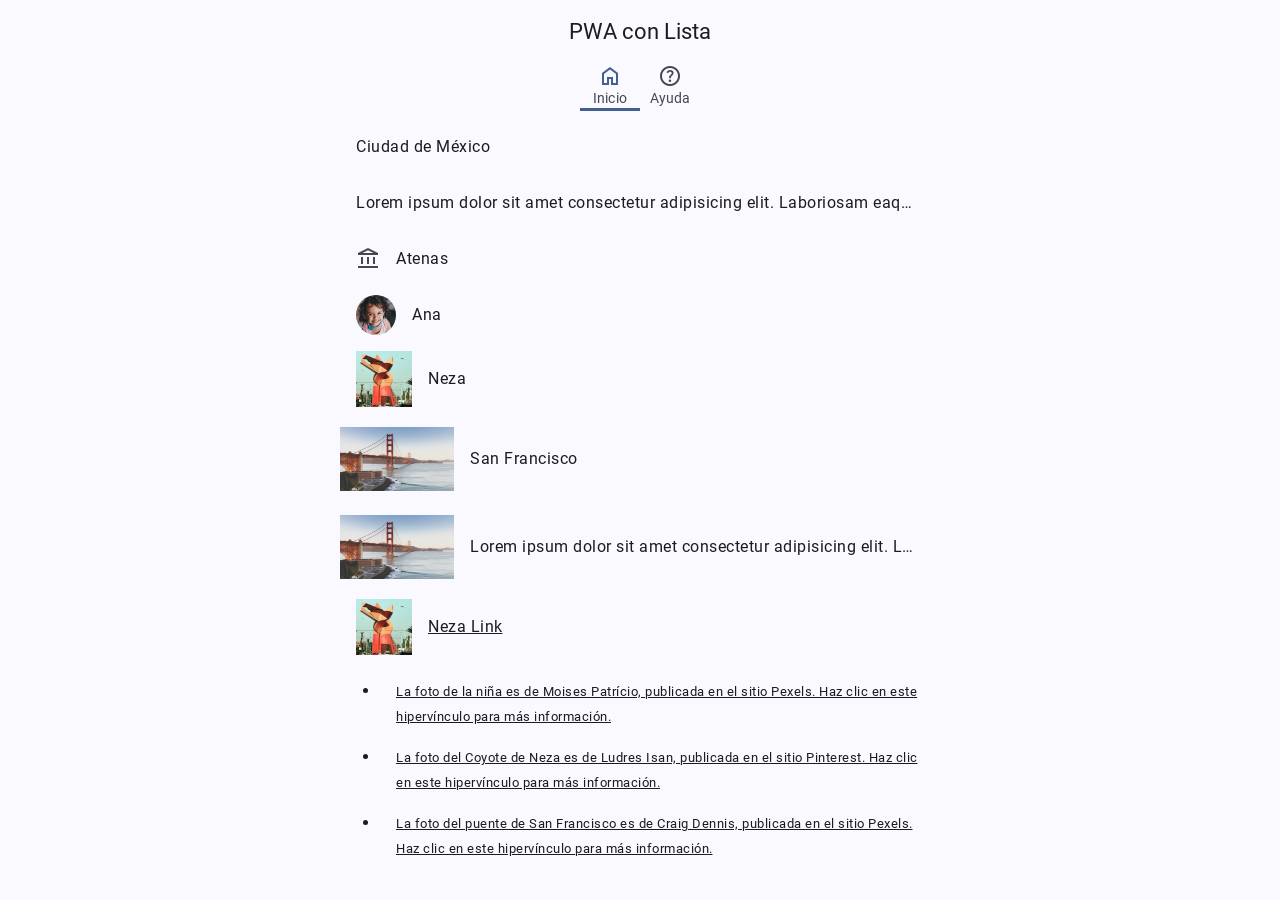
==== index.html @ b3c63c94 "Primer Cambio" ====
<!DOCTYPE html>
<html lang="es" class="light dark">

<head>

 <meta charset="UTF-8">

 <title>PWA con Lista</title>

 <!-- Resumen para los motores de búsqueda. -->
 <meta name="description" content="Ejemplo de PWA con Material Design">

 <script type="module" src="js/lib/registraServiceWorker.js"></script>

 <meta name="viewport" content="width=device-width">

 <!-- Color de la barra de navegación de Chrome en dispositivos móviles. -->
 <meta name="theme-color" content="#fffbfe">

 <!-- Ícono para la página web, que normalmente se pone en la raíz del sitio.
  Puede ser diferente para cada página. -->
 <link rel="icon" sizes="32x32" href="favicon.ico">

 <!-- Configuración de la PWA para Chrome, Edge y Safari.
  Debe ponerse en todas las páginas. -->
 <link rel="manifest" href="site.webmanifest">

 <!-- Permite a los navegadores, que como Safari no soportan el estándar
  completo de custom elementsm, lo cumplan totalmente. Debe ponerse en todas
  las páginas. -->
 <script src="ungap/custom-elements.js"></script>

 <script type="module" src="js/lib/custom/md-app-bar.js"></script>
 <script type="module" src="js/nav-tab-fixed.js"></script>

 <link rel="stylesheet" href="css/estilos.css">
 <link rel="stylesheet" href="css/transicion_pestanas.css">
 <link rel="stylesheet" href="css/md-tab.css">
 <link rel="stylesheet" href="css/material-symbols-outlined.css">
 <link rel="stylesheet" href="css/md-list.css">

</head>

<body>

 <md-app-bar class="centered" adicional="tab">

  <h1>PWA con Lista</h1>

 </md-app-bar>

 <nav-tab-fixed id="tab"></nav-tab-fixed>

 <section>

  <ul class="md-list">

   <li class="md-one-line">
    <span class="headline">
     Ciudad de México
    </span>
   </li>

   <li class="md-one-line">
    <span class="headline">
     Lorem ipsum dolor sit amet consectetur adipisicing elit.
     Laboriosam eaque unde voluptates tempore ad suscipit libero, saepe neque
     illo amet, eos ea similique quia, maiores tenetur modi nobis expedita
     alias!
    </span>
   </li>

   <li class="md-one-line icon">
    <span class="material-symbols-outlined">account_balance</span>
    <span class="headline">
     Atenas
    </span>
   </li>

   <li class="md-one-line avatar">
    <img alt="Avatar de Ana" src="img/pexels-moises-patrício-10961948.jpg">
    <span class="headline">
     Ana
    </span>
   </li>

   <li class="md-one-line image">
    <img alt="Coyote de Neza" src="img/Escultura_de_coyote.jpeg">
    <span class="headline">
     Neza
    </span>
   </li>

   <li class="md-one-line video">
    <img alt="Ciudad de San Francisco"
      src="img/pexels-craig-dennis-3701822.jpg">
    <span class="headline">
     San Francisco
    </span>
   </li>

   <li class="md-one-line video">
    <img alt="Ciudad de San Francisco"
      src="img/pexels-craig-dennis-3701822.jpg">
    <span class="headline">
     Lorem ipsum dolor sit amet consectetur adipisicing elit.
     Laboriosam eaque unde voluptates tempore ad suscipit libero, saepe neque
     illo amet, eos ea similique quia, maiores tenetur modi nobis expedita
    </span>
   </li>

   <li>
    <a class="md-one-line image" target="_blank" rel="noopener noreferrer"
      href="https://culturacolectiva.com/historia/ciudad-neza-su-historia-en-fotografias/">
     <img alt="Coyote de Neza" src="img/Escultura_de_coyote.jpeg">
     <span class="headline">
      Neza Link
     </span>
    </a>
   </li>

  </ul>

  <footer>
   <ul>
    <li>
     <p>
      <small>
       <a target="_blank" rel="noopener noreferrer"
         href="https://www.pexels.com/es-es/foto/nina-mono-cara-sonriente-10961948/">
        La foto de la niña es de Moises Patrício, publicada en el sitio Pexels.
        Haz clic en este hipervínculo para más información.
       </a>
      </small>
     </p>
    </li>
    <li>
     <p>
      <small>
       <a target="_blank" rel="noopener noreferrer"
         href="https://www.pinterest.com.mx/ludresi/">
        La foto del Coyote de Neza es de Ludres Isan, publicada en el sitio
        Pinterest. Haz clic en este hipervínculo para más información.
       </a>
      </small>
     </p>
    </li>
    <li>
     <p>
      <small>
       <a target="_blank" rel="noopener noreferrer"
         href="https://www.pexels.com/es-es/foto/puente-golden-gate-san-francisco-california-3701822/">
        La foto del puente de San Francisco es de Craig Dennis, publicada en el
        sitio Pexels. Haz clic en este hipervínculo para más información.
       </a>
      </small>
     </p>
    </li>
   </ul>
  </footer>

 </section>

</body>

</html>
---- css/estilos.css ----
/* Definiciones para Material Design 3  */
@import url(baseline.css);
/* Fonts utilizados */
@import url(roboto.css);

html {
 /* Indica los temas del sistema operativo que son soportados. */
 color-scheme: light dark;
 --tabWidth: 3.75rem;
 --anchoNav: 22.5rem;
}

body>section,
form>section {
 max-width: 600px;
 margin-left: auto;
 margin-right: auto;
}

/* Quita un borde rojo que coloca Firefox. */
:-moz-ui-invalid {
 box-shadow: none;
}

body {
 margin: 0;
 font-family: var(--md-sys-typescale-body-large-font);
 font-weight: var(--md-sys-typescale-body-large-weight);
 font-size: var(--md-sys-typescale-body-large-size);
 font-style: var(--md-sys-typescale-body-large-font-style);
 letter-spacing: var(--md-sys-typescale-body-large-tracking);
 line-height: var(--md-sys-typescale-body-large-line-height);
 text-transform: var(--md-sys-typescale-body-large-text-transform);
 text-decoration: var(--md-sys-typescale-body-large-text-decoration);
 color: var(--md-sys-color-on-background);
 background-color: var(--md-sys-color-background);
 /* Las siguientes líneas Evita los cambios de apariencia al cargar estilos y
 + custom elements, que son conocidos como Flash Of Unstyled Content (fouc). */
 opacity: 0;
 animation-name: fouc;
 animation-fill-mode: forwards;
 animation-duration: 1.5s;
}

@keyframes fouc {
 to {
  opacity: 1;
 }
}

html {
 --Font: -apple-system, BlinkMacSystemFont, roboto, sans-serif;
 --colIntIos: white;
 --colIntIosOnBk: #2acc2a;
 --colIntIosOnBkFc: #1bbb1b;
 --colIntIosOffBk: #dbdbdb;
 --colIntIosOffBkFc: #BDBDBD;
 /* Plain typeface */
 --md-ref-typeface-plain: var(--Font);
 /* Brand typeface */
 --md-ref-typeface-brand: var(--Font);
 --md-sys-typescale-label-large-weight-prominent:
  var(--md-ref-typeface-weight-bold);
 --md-box_shadow_level4:
  0 var(--md-sys-elevation-level4) var(--md-sys-elevation-level4) var(--md-sys-color-shadow);
 --md-box_shadow_level3:
  0 var(--md-sys-elevation-level3) var(--md-sys-elevation-level3) var(--md-sys-color-shadow);
 --md-box_shadow_level2:
  0 var(--md-sys-elevation-level2) var(--md-sys-elevation-level2) var(--md-sys-color-shadow);
 --md-box_shadow_level1:
  0 var(--md-sys-elevation-level1) var(--md-sys-elevation-level1) var(--md-sys-color-shadow);
 --md-box_shadow_level0: none;
 --iconSize: 1.5rem;
 --avatarSize: 2.5rem;
 --imageSize: 3.5rem;
 --videoWidth: 7.125rem;
 --videoHeight: 4rem;
 --scroll-headline-duracion: 2s;
 --md-sys-state-focus-indicator-outer-offset: 0.125rem;
 --md-sys-state-focus-indicator-thickness: 0.1875rem;
 /* Pressed state layer opacity */
 --state-pressed-transparency-percentage: 84%;
 /* Focus state layer opacity */
 --state-focus-transparency-percentage: 88%;
 /* Hover state layer opacity */
 --state-hover-transparency-percentage: 92%;
}

p {
 margin: 1rem;
}

a {
 color: var(--md-sys-color-on-background);
}

@media (prefers-color-scheme: light) {
 html {
  --md-riple-color: #00000020;
 }
}

@media (prefers-color-scheme: dark) {
 html {
  --md-riple-color: #ffffff40;
 }
}

@keyframes md-ripple {

 from {
  background-size: 100%;
 }

 to {
  background-size: 15000%;
 }

}

@keyframes salePorLaIzquierda {
 to {
  translate: -100vw 0;
 }
}

@keyframes entraPorLaDerecha {
 from {
  translate: 100vw 0;
 }
}

@keyframes aparece {
 from {
  opacity: 0;
 }
}

@keyframes desvanece {
 to {
  opacity: 0;
 }
}
---- css/transicion_pestanas.css ----
@view-transition {
 navigation: auto;
}

#headline {
 view-transition-name: encabezado;
}

main {
 view-transition-name: contenido;
}

::view-transition-group(encabezado) {
 animation-duration: var(--md-sys-motion-duration-1000);
}

::view-transition-group(contenido) {
 animation-duration: var(--md-sys-motion-duration-1000);
}

html::view-transition-old(encabezado) {
 animation-name: salePorLaIzquierda;
}

html::view-transition-new(encabezado) {
 animation-name: entraPorLaDerecha;
}

html::view-transition-old(contenido) {
 animation-name: salePorLaIzquierda;
}

html::view-transition-new(contenido) {
 animation-duration: var(--md-sys-motion-duration-700);
 animation-name: entraPorLaDerecha;
}
---- css/md-tab.css ----
.md-tab {
 display: flex;
 background-color: transparent;
 align-items: stretch;
 flex-wrap: nowrap;
 overflow-x: auto;
 position: sticky;
 z-index: 1;
}

.md-tab.fixed {
 justify-content: center;
}

.md-tab.scrollable {
 padding-left: 2rem;
 gap: 1rem;
}

.md-tab.scroll {
 background-color: var(--md-sys-color-surface-container-low);
}

.md-tab a {
 position: relative;
 display: flex;
 flex-direction: column;
 justify-content: start;
 align-items: center;
 color: var(--md-sys-color-on-surface-variant);
 font-family: var(--md-sys-typescale-title-small-font);
 font-weight: var(--md-sys-typescale-title-small-weight);
 font-size: var(--md-sys-typescale-title-small-size);
 font-style: var(--md-sys-typescale-title-small-font-style);
 letter-spacing: var(--md-sys-typescale-title-small-tracking);
 line-height: var(--md-sys-typescale-title-small-line-height);
 text-transform: var(--md-sys-typescale-title-small-text-transform);
 text-decoration: var(--md-sys-typescale-title-small-text-decoration);
 text-align: center;
 box-sizing: border-box;
 border-bottom: 0.1875rem solid var(--md-sys-color-surface);
}

.md-tab.fixed a {
 flex: 0 0 var(--tabWidth);
}

.md-tab.scrollable a {
 flex: 0 0 auto;
}

.md-tab a.active {
 border-bottom-color: var(--md-sys-color-primary);
}

/* state layer */
.md-tab a::after {
 content: "";
 position: absolute;
 z-index: -1;
 top: 0;
 right: 0;
 left: 0;
 bottom: 0;
 background-color: transparent;
}

.md-tab span {
 font-size: var(--iconSize);
 height: var(--iconSize);
 width: var(--iconSize);
 color: var(--md-sys-color-on-surface-variant);
}

.md-tab .active span {
 color: var(--md-sys-color-primary);
}

.md-tab a:hover {
 color: var(--md-sys-color-on-surface);
}

/* state layer */
.md-tab a:hover::after {
 background-color: var(--md-sys-color-on-surface);
 opacity: var(--md-sys-state-hover-state-layer-opacity);
}

.md-tab a.active:hover {
 color: var(--md-sys-color-primary);
}

/* state layer */
.md-tab a.active:hover::after {
 background-color: var(--md-sys-color-primary);
 opacity: var(--md-sys-state-hover-state-layer-opacity);
}

.md-tab a:hover span {
 color: var(--md-sys-color-on-surface);
}

.md-tab a.active:hover span {
 color: var(--md-sys-color-primary);
}

.md-tab a:focus {
 outline: none;
}

/* state layer */
.md-tab a:focus::after {
 background-color: var(--md-sys-color-on-surface);
 opacity: var(--md-sys-state-focus-state-layer-opacity);
}

/* state layer */
.md-tab a.active:focus::after {
 background-color: var(--md-sys-color-primary);
 opacity: var(--md-sys-state-hover-state-layer-opacity);
}

.md-tab a:active {
 background-position: center;
 background-image:
   radial-gradient(circle, var(--md-riple-color) 1%, transparent 1%);
 background-size: 100%;
 animation-name: md-ripple;
 animation-duration: var(--md-sys-motion-duration-500);
}

/* state layer */
.md-tab a:active::after {
 background-color: var(--md-sys-color-on-surface);
 opacity: var(--md-sys-state-pressed-state-layer-opacity);
}

/* state layer */
.md-tab a.active:active::after {
 background-color: var(--md-sys-color-primary);
 opacity: var(--md-sys-state-pressed-state-layer-opacity);
}
---- css/material-symbols-outlined.css ----
@font-face {
 font-family: 'Material Symbols Outlined';
 font-style: normal;
 src:
  url(../fonts/MaterialSymbolsOutlined[FILL\,GRAD\,opsz\,wght].woff2) format('woff2'),
  url(../fonts/MaterialSymbolsOutlined[FILL\,GRAD\,opsz\,wght].ttf) format('truetype');
}

.material-symbols-outlined {
 font-family: 'Material Symbols Outlined';
 font-weight: normal;
 font-style: normal;
 font-size: 1.5rem;
 width: 1.5rem;
 height: 1.5rem;
 /* Preferred icon size */
 display: inline-block;
 line-height: 1;
 text-transform: none;
 letter-spacing: normal;
 word-wrap: normal;
 white-space: nowrap;
 direction: ltr;
}
---- css/md-list.css ----
.md-list {
 margin: 0.5rem 0;
 padding: 0;
 list-style-type: none;
}

.md-list .md-one-line,
.md-list .md-two-line,
.md-list .md-three-line {
 position: relative;
 display: flex;
 box-sizing: border-box;
}

/* container */
.md-list .md-one-line::before,
.md-list .md-two-line::before,
.md-list .md-three-line::before {
 content: "";
 position: absolute;
 z-index: -2;
 top: 0;
 right: 0;
 left: 0;
 bottom: 0;
 background-color: var(--md-sys-color-surface);
}

/* state layer */
.md-list .md-one-line::after,
.md-list .md-two-line::after,
.md-list .md-three-line::after {
 content: "";
 position: absolute;
 z-index: -1;
 top: 0;
 right: 0;
 left: 0;
 bottom: 0;
 background-color: transparent;
}

.md-list .md-one-line {
 align-items: center;
 gap: 1rem;
 min-height: 3.5rem;
 padding: 0.5rem 1.5rem 0.5rem 1rem;
}

.md-list .md-one-line.video,
.md-list .md-two-line.video {
 padding: 0.75rem 1.5rem 0.75rem 0;
}

.md-list .md-two-line,
.md-list .md-three-line {
 flex-flow: column;
}

.md-list .md-two-line {
 justify-content: center;
 min-height: 4.5rem;
 padding: 0.5rem 1.5rem 0.5rem 1rem;
}

.md-list .md-two-line.icon,
.md-list .md-two-line.avatar,
.md-list .md-two-line.image,
.md-list .md-two-line.video,
.md-list .md-three-line.icon,
.md-list .md-three-line.avatar,
.md-list .md-three-line.image,
.md-list .md-three-line.video {
 display: grid;
 column-gap: 1rem;
 row-gap: 0;
 grid-template-areas:
  "img headline"
  "img supporting";
}

.md-list .md-two-line.icon,
.md-list .md-two-line.avatar,
.md-list .md-two-line.image,
.md-list .md-two-line.video {
 align-content: center;
 grid-template-rows: 1fr 1fr;
}

.md-list .md-two-line.icon,
.md-list .md-three-line.icon {
 grid-template-columns: var(--iconSize) 1fr;
}

.md-list .md-two-line.avatar,
.md-list .md-three-line.avatar {
 grid-template-columns: var(--avatarSize) 1fr;
}

.md-list .md-two-line.image,
.md-list .md-three-line.image {
 grid-template-columns: var(--imageSize) 1fr;
}

.md-list .md-two-line.video,
.md-list .md-three-line.video {
 grid-template-columns: var(--videoWidth) 1fr;
}

.md-list .md-three-line {
 align-content: flex-start;
 min-height: 5.5rem;
 padding: 0.75rem 1.5rem 0.75rem 1rem;
}

.md-list .md-three-line.video {
 padding: 0.75rem 1.5rem 0.75rem 0;
}

.md-list .md-three-line.icon,
.md-list .md-three-line.avatar,
.md-list .md-three-line.image,
.md-list .md-three-line.video {
 align-content: start;
 grid-template-rows: var(--md-sys-typescale-label-large-line-height) 1fr;
}

/* state layer */
.md-list .md-one-line:hover::after,
.md-list .md-two-line:hover::after,
.md-list .md-three-line:hover::after {
 background-color: var(--md-sys-color-on-surface);
 opacity: var(--md-sys-state-hover-state-layer-opacity);
}

/* state layer */
.md-list a.md-one-line:focus::after,
.md-list a.md-two-line:focus::after,
.md-list a.md-three-line:focus::after,
.md-list a.md-one-line:focus-visible::after,
.md-list a.md-two-line:focus-visible::after,
.md-list a.md-three-line:focus-visible::after {
 background-color: var(--md-sys-color-on-surface);
 opacity: var(--md-sys-state-focus-state-layer-opacity);
}

.md-list a:focus,
.md-list a:focus-visible {
 outline: none;
}

.md-list a:active {
 background-position: center;
 background-image:
  radial-gradient(circle, var(--md-riple-color) 1%, transparent 1%);
 background-size: 100%;
 animation-name: md-ripple;
 animation-duration: var(--md-sys-motion-duration-500);
 box-shadow: var(--md-box_shadow_level0) !important;
}

/* state layer */
.md-list a.md-one-line:active::after,
.md-list a.md-two-line:active::after,
.md-list a.md-three-line:active::after {
 background-color: var(--md-sys-color-on-surface);
 opacity: var(--md-sys-state-pressed-state-layer-opacity);
}

.md-list a.md-two-line,
.md-list a.md-three-line {
 text-decoration: none;
}

.md-list a.md-two-line .headline,
.md-list a.md-three-line .headline {
 text-decoration: underline;
}

.md-list .headline {
 grid-area: headline;
 display: block;
 box-sizing: border-box;
 color: var(--md-sys-color-on-surface);
 font-family: var(--md-sys-typescale-body-large-font);
 font-weight: var(--md-sys-typescale-body-large-weight);
 font-size: var(--md-sys-typescale-body-large-size);
 font-style: var(--md-sys-typescale-body-large-font-style);
 letter-spacing: var(--md-sys-typescale-body-large-tracking);
 line-height: var(--md-sys-typescale-body-large-line-height);
 text-transform: var(--md-sys-typescale-body-large-text-transform);
 text-decoration: var(--md-sys-typescale-body-large-text-decoration);
 max-height: var(--md-sys-typescale-body-large-line-height);
 white-space: nowrap;
 text-overflow: ellipsis;
 overflow: hidden;
}

.md-list .md-two-line.icon .headline,
.md-list .md-two-line.avatar .headline,
.md-list .md-two-line.image .headline,
.md-list .md-two-line.video .headline,
.md-list .md-three-line.icon .headline,
.md-list .md-three-line.avatar .headline,
.md-list .md-three-line.image .headline,
.md-list .md-three-line.video .headline {
 align-self: end;
}

.md-list .supporting {
 grid-area: supporting;
 display: -webkit-box;
 -webkit-box-orient: vertical;
 overflow: hidden;
 box-sizing: border-box;
 align-self: start;
 font-family: var(--md-sys-typescale-body-medium-font);
 font-weight: var(--md-sys-typescale-body-medium-weight);
 font-size: var(--md-sys-typescale-body-medium-size);
 font-style: var(--md-sys-typescale-body-medium-font-style);
 letter-spacing: var(--md-sys-typescale-body-medium-tracking);
 line-height: var(--md-sys-typescale-body-medium-line-height);
 text-transform: var(--md-sys-typescale-body-medium-text-transform);
 text-decoration: var(--md-sys-typescale-body-medium-text-decoration);
}

.md-list .md-two-line .supporting {
 max-height: var(--md-sys-typescale-body-medium-line-height);
 line-clamp: 1;
 -webkit-line-clamp: 1;
}

.md-list .md-three-line .supporting {
 max-height: calc(2 * var(--md-sys-typescale-body-medium-line-height));
 line-clamp: 2;
 -webkit-line-clamp: 2;
}

.md-list .avatar img,
.md-list .avatar label,
.md-list .avatar .material-symbols-outlined:first-child {
 flex-shrink: 0;
 background-color: var(--md-sys-color-primary-container);
 color: var(--md-sys-color-on-primary-container);
 border-radius: 50%;
 width: var(--avatarSize);
 height: var(--avatarSize);
}

.md-list .avatar label {
 display: inline-block;
 font-family: var(--md-sys-typescale-title-medium-font);
 font-weight: var(--md-sys-typescale-title-medium-weight);
 font-size: var(--md-sys-typescale-title-medium-size);
 font-style: var(--md-sys-typescale-title-medium-font-style);
 letter-spacing: var(--md-sys-typescale-title-medium-tracking);
 line-height: var(--md-sys-typescale-title-medium-line-height);
 text-transform: var(--md-sys-typescale-title-medium-text-transform);
 text-decoration: var(--md-sys-typescale-title-medium-text-decoration);
 overflow: hidden;
}

.md-list .avatar .material-symbols-outlined:first-child {
 font-size: var(--avatarSize);
}

.md-list .avatar.md-two-line img,
.md-list .avatar.md-two-line label,
.md-list .avatar.md-two-line .material-symbols-outlined:first-child {
 grid-area: img;
 align-self: center;
}

.md-list .avatar.md-three-line img,
.md-list .avatar.md-three-line label,
.md-list .avatar.md-three-line .material-symbols-outlined:first-child {
 grid-area: img;
 align-self: start;
}

.md-list .icon img,
.md-list .icon .material-symbols-outlined:first-child {
 flex-shrink: 0;
 color: var(--md-sys-color-on-surface-variant);
 width: var(--iconSize);
 height: var(--iconSize);
}

.md-list .icon .material-symbols-outlined:first-child {
 font-size: var(--iconSize);
}

.md-list .icon.md-two-line img,
.md-list .icon.md-two-line .material-symbols-outlined:first-child {
 grid-area: img;
 align-self: center;
}

.md-list .icon.md-three-line img,
.md-list .icon.md-three-line .material-symbols-outlined:first-child {
 grid-area: img;
 align-self: start;
}

.md-list .video img {
 flex-shrink: 0;
 color: var(--md-sys-color-on-surface-variant);
 width: var(--videoWidth);
 height: var(--videoHeight);
}

.md-list .video.md-two-line img {
 grid-area: img;
 align-self: center;
}

.md-list .video.md-three-line img {
 grid-area: img;
 align-self: start;
}

.md-list .image img,
.md-list .image .material-symbols-outlined:first-child {
 flex-shrink: 0;
 color: var(--md-sys-color-on-surface-variant);
 width: var(--imageSize);
 height: var(--imageSize);
}

.md-list .image .material-symbols-outlined:first-child {
 font-size: var(--imageSize);
}

.md-list .image.md-two-line img,
.md-list .image.md-two-line .material-symbols-outlined:first-child {
 grid-area: img;
 align-self: center;
}

.md-list .image.md-three-line img,
.md-list .image.md-three-line .material-symbols-outlined:first-child {
 grid-area: img;
 align-self: start;
}
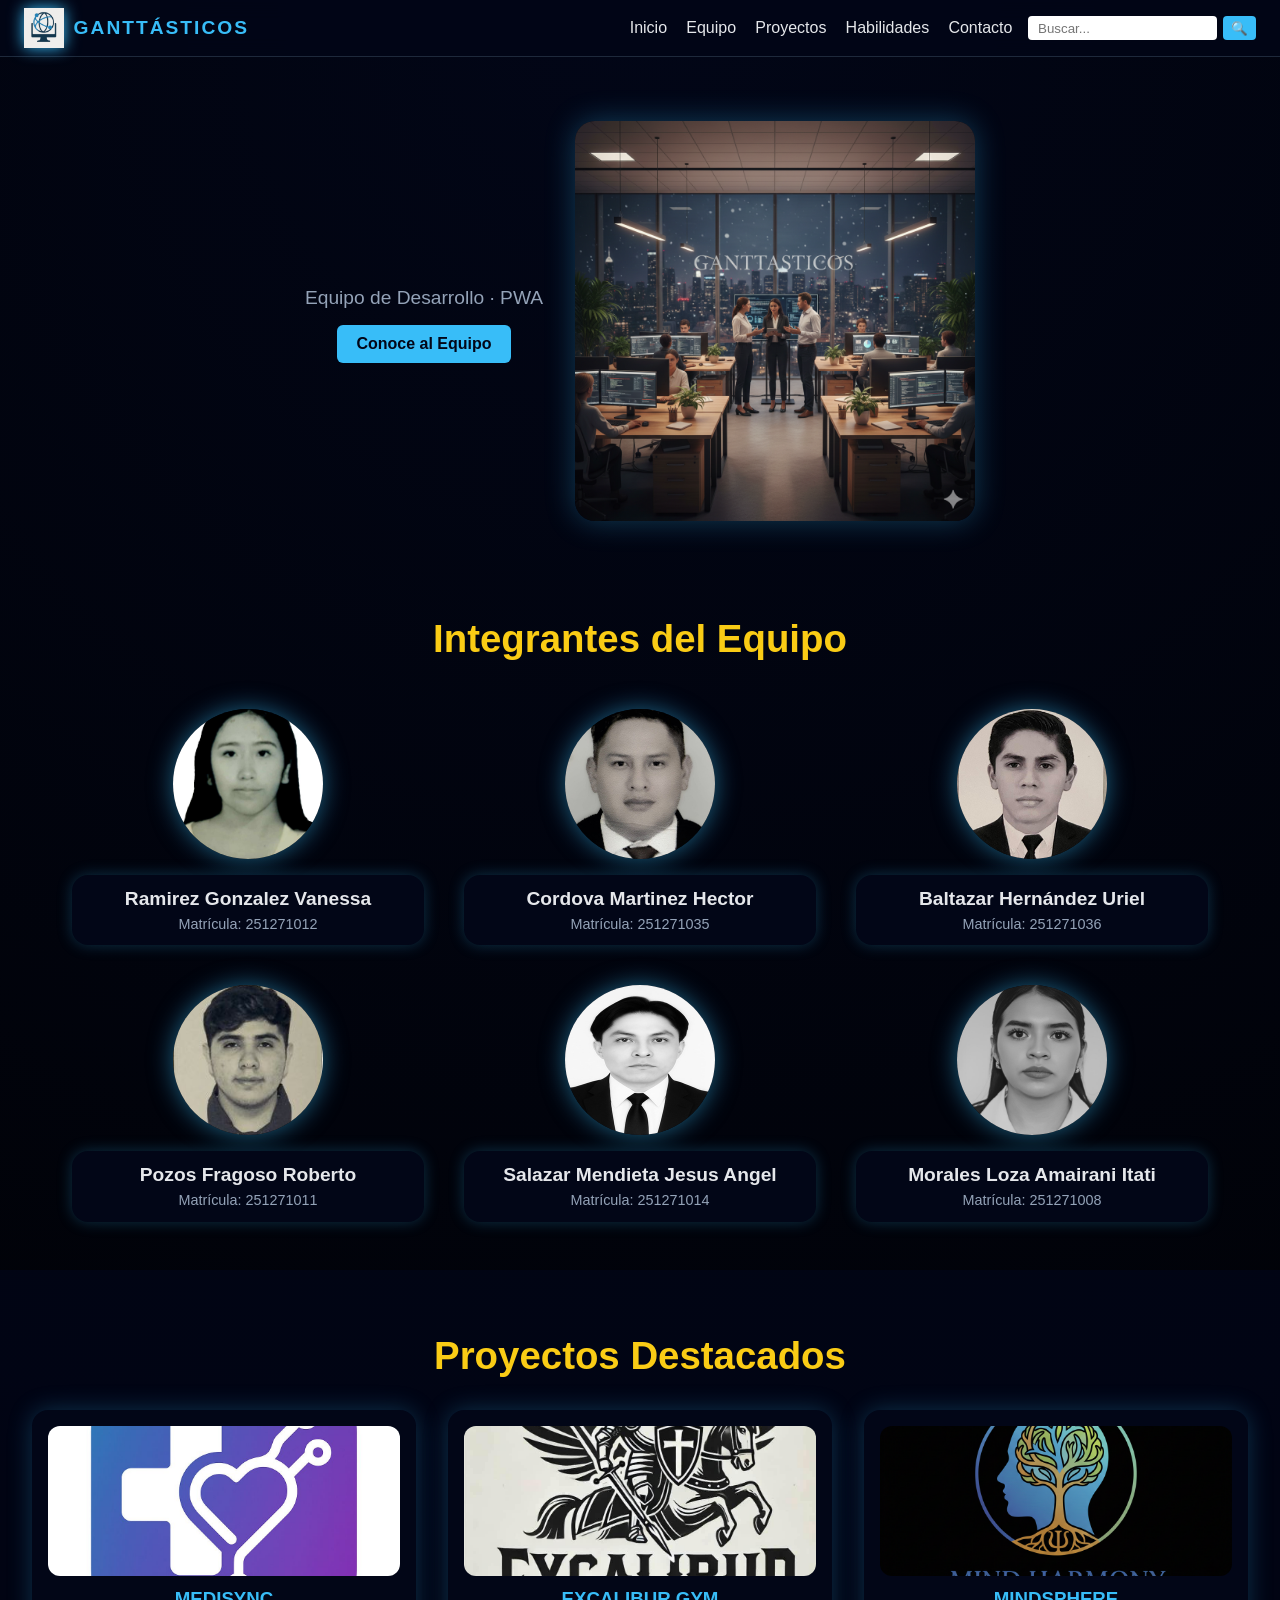
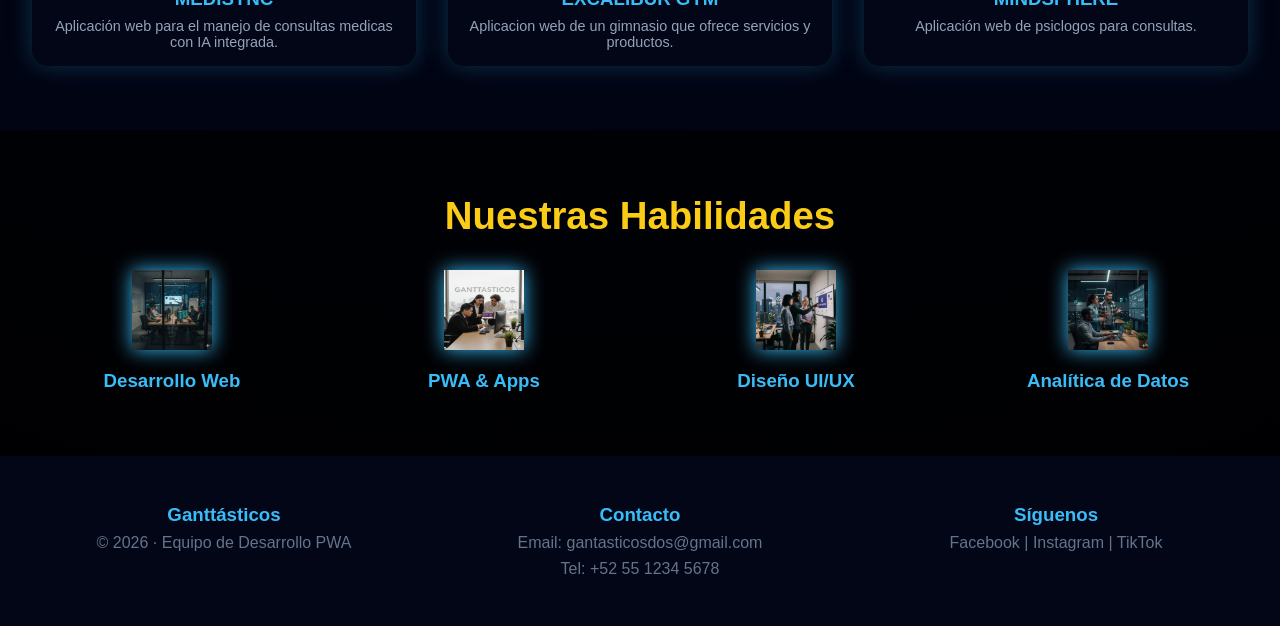
==== commit 5fb40daa: "Tercer Cambio" ====
--- a/index.html
+++ b/index.html
@@ -1,166 +1,129 @@
 <!DOCTYPE html>
-<html lang="es" class="light dark">
+<html lang="es">
+<head>
+  <meta charset="UTF-8">
+  <title>Ganttásticos </title>
+  <meta name="viewport" content="width=device-width, initial-scale=1.0">
+  <meta name="theme-color" content="#020617">
 
-<head>
-
- <meta charset="UTF-8">
-
- <title>PWA con Lista</title>
-
- <!-- Resumen para los motores de búsqueda. -->
- <meta name="description" content="Ejemplo de PWA con Material Design">
-
- <script type="module" src="js/lib/registraServiceWorker.js"></script>
-
- <meta name="viewport" content="width=device-width">
-
- <!-- Color de la barra de navegación de Chrome en dispositivos móviles. -->
- <meta name="theme-color" content="#fffbfe">
-
- <!-- Ícono para la página web, que normalmente se pone en la raíz del sitio.
-  Puede ser diferente para cada página. -->
- <link rel="icon" sizes="32x32" href="favicon.ico">
-
- <!-- Configuración de la PWA para Chrome, Edge y Safari.
-  Debe ponerse en todas las páginas. -->
- <link rel="manifest" href="site.webmanifest">
-
- <!-- Permite a los navegadores, que como Safari no soportan el estándar
-  completo de custom elementsm, lo cumplan totalmente. Debe ponerse en todas
-  las páginas. -->
- <script src="ungap/custom-elements.js"></script>
-
- <script type="module" src="js/lib/custom/md-app-bar.js"></script>
- <script type="module" src="js/nav-tab-fixed.js"></script>
-
- <link rel="stylesheet" href="css/estilos.css">
- <link rel="stylesheet" href="css/transicion_pestanas.css">
- <link rel="stylesheet" href="css/md-tab.css">
- <link rel="stylesheet" href="css/material-symbols-outlined.css">
- <link rel="stylesheet" href="css/md-list.css">
-
+  <link rel="icon" href="img/LOGO.png">
+  <link rel="manifest" href="site.webmanifest">
+  <link rel="stylesheet" href="css/estilos.css">
 </head>
-
 <body>
 
- <md-app-bar class="centered" adicional="tab">
+  <!-- NAVBAR -->
+  <header class="navbar">
+    <div class="nav-left">
+      <img src="img/LOGO.png" alt="Logo del equipo" class="nav-logo">
+      <span class="nav-title">GANTTÁSTICOS</span>
+    </div>
 
-  <h1>PWA con Lista</h1>
+    <nav class="nav-right">
+      <ul class="nav-menu">
+        <li><a href="#hero">Inicio</a></li>
+        <li><a href="#equipo">Equipo</a></li>
+        <li><a href="#proyectos">Proyectos</a></li>
+        <li><a href="#habilidades">Habilidades</a></li>
+        <li><a href="#contacto">Contacto</a></li>
+      </ul>
+<div class="nav-search">
+  <input type="text" id="buscar-info" name="buscar-info" placeholder="Buscar...">
+  <button type="button">🔍</button>
+</div>
 
- </md-app-bar>
+      <div class="hamburger" id="hamburger">
+        <span></span>
+        <span></span>
+        <span></span>
+      </div>
+    </nav>
+  </header>
 
- <nav-tab-fixed id="tab"></nav-tab-fixed>
+  <!-- HERO -->
+  <section class="hero" id="hero">
+    <div class="hero-content">
+      <p>Equipo de Desarrollo · PWA</p>
+      <a href="#equipo" class="btn-primary">Conoce al Equipo</a>
+    </div>
+    <img src="img/oficina.png" alt="Hero Image" class="hero-img">
+  </section>
 
- <section>
+  <!-- EQUIPO -->
+  <main class="equipo" id="equipo">
+    <h2>Integrantes del Equipo</h2>
 
-  <ul class="md-list">
+    <section class="grid">
+      <div class="integrante">
+        <div class="foto"><img src="img/Vanne.png" alt="Vanessa"></div>
+        <div class="datos"><h3>Ramirez Gonzalez Vanessa</h3><span>Matrícula: 251271012</span></div>
+      </div>
+      <div class="integrante">
+        <div class="foto"><img src="img/HECTOR.png" alt="Hector"></div>
+        <div class="datos"><h3>Cordova Martinez Hector</h3><span>Matrícula: 251271035</span></div>
+      </div>
+      <div class="integrante">
+        <div class="foto"><img src="img/BALTA.png" alt="Uriel"></div>
+        <div class="datos"><h3>Baltazar Hernández Uriel</h3><span>Matrícula: 251271036</span></div>
+      </div>
+      <div class="integrante">
+        <div class="foto"><img src="img/ROBER.png" alt="Roberto"></div>
+        <div class="datos"><h3>Pozos Fragoso Roberto</h3><span>Matrícula: 251271011</span></div>
+      </div>
+      <div class="integrante">
+        <div class="foto"><img src="img/MENDIETA.png" alt="Jesus"></div>
+        <div class="datos"><h3>Salazar Mendieta Jesus Angel</h3><span>Matrícula: 251271014</span></div>
+      </div>
+      <div class="integrante">
+        <div class="foto"><img src="img/ITATI.png" alt="Itati"></div>
+        <div class="datos"><h3>Morales Loza Amairani Itati</h3><span>Matrícula: 251271008</span></div>
+      </div>
+    </section>
+  </main>
 
-   <li class="md-one-line">
-    <span class="headline">
-     Ciudad de México
-    </span>
-   </li>
+  <!-- PROYECTOS -->
+  <section class="proyectos" id="proyectos">
+    <h2>Proyectos Destacados</h2>
+    <div class="grid-proyectos">
+      <div class="proyecto-card">
+        <img src="img/sync.png" alt="Proyecto 1">
+        <h3>MEDISYNC</h3>
+        <p>Aplicación web para el manejo de consultas medicas con IA integrada.</p>
+      </div>
+      <div class="proyecto-card">
+        <img src="img/gyn.png" alt="Proyecto 2">
+        <h3>EXCALIBUR GYM</h3>
+        <p>Aplicacion web de un gimnasio que ofrece servicios y productos.</p>
+      </div>
+      <div class="proyecto-card">
+        <img src="img/PSICO.png" alt="Proyecto 3">
+        <h3>MINDSPHERE</h3>
+        <p>Aplicación web de psiclogos para consultas.</p>
+      </div>
+    </div>
+  </section>
 
-   <li class="md-one-line">
-    <span class="headline">
-     Lorem ipsum dolor sit amet consectetur adipisicing elit.
-     Laboriosam eaque unde voluptates tempore ad suscipit libero, saepe neque
-     illo amet, eos ea similique quia, maiores tenetur modi nobis expedita
-     alias!
-    </span>
-   </li>
+  <!-- HABILIDADES -->
+  <section class="habilidades" id="habilidades">
+    <h2>Nuestras Habilidades</h2>
+    <div class="grid-habilidades">
+      <div class="habilidad"><img src="img/web.png" alt="Desarrollo"><h3>Desarrollo Web</h3></div>
+      <div class="habilidad"><img src="img/pwa.png" alt="PWA"><h3>PWA & Apps</h3></div>
+      <div class="habilidad"><img src="img/iu.png" alt="UI/UX"><h3>Diseño UI/UX</h3></div>
+      <div class="habilidad"><img src="img/analisis.png" alt="Analítica"><h3>Analítica de Datos</h3></div>
+    </div>
+  </section>
 
-   <li class="md-one-line icon">
-    <span class="material-symbols-outlined">account_balance</span>
-    <span class="headline">
-     Atenas
-    </span>
-   </li>
-
-   <li class="md-one-line avatar">
-    <img alt="Avatar de Ana" src="img/pexels-moises-patrício-10961948.jpg">
-    <span class="headline">
-     Ana
-    </span>
-   </li>
-
-   <li class="md-one-line image">
-    <img alt="Coyote de Neza" src="img/Escultura_de_coyote.jpeg">
-    <span class="headline">
-     Neza
-    </span>
-   </li>
-
-   <li class="md-one-line video">
-    <img alt="Ciudad de San Francisco"
-      src="img/pexels-craig-dennis-3701822.jpg">
-    <span class="headline">
-     San Francisco
-    </span>
-   </li>
-
-   <li class="md-one-line video">
-    <img alt="Ciudad de San Francisco"
-      src="img/pexels-craig-dennis-3701822.jpg">
-    <span class="headline">
-     Lorem ipsum dolor sit amet consectetur adipisicing elit.
-     Laboriosam eaque unde voluptates tempore ad suscipit libero, saepe neque
-     illo amet, eos ea similique quia, maiores tenetur modi nobis expedita
-    </span>
-   </li>
-
-   <li>
-    <a class="md-one-line image" target="_blank" rel="noopener noreferrer"
-      href="https://culturacolectiva.com/historia/ciudad-neza-su-historia-en-fotografias/">
-     <img alt="Coyote de Neza" src="img/Escultura_de_coyote.jpeg">
-     <span class="headline">
-      Neza Link
-     </span>
-    </a>
-   </li>
-
-  </ul>
-
-  <footer>
-   <ul>
-    <li>
-     <p>
-      <small>
-       <a target="_blank" rel="noopener noreferrer"
-         href="https://www.pexels.com/es-es/foto/nina-mono-cara-sonriente-10961948/">
-        La foto de la niña es de Moises Patrício, publicada en el sitio Pexels.
-        Haz clic en este hipervínculo para más información.
-       </a>
-      </small>
-     </p>
-    </li>
-    <li>
-     <p>
-      <small>
-       <a target="_blank" rel="noopener noreferrer"
-         href="https://www.pinterest.com.mx/ludresi/">
-        La foto del Coyote de Neza es de Ludres Isan, publicada en el sitio
-        Pinterest. Haz clic en este hipervínculo para más información.
-       </a>
-      </small>
-     </p>
-    </li>
-    <li>
-     <p>
-      <small>
-       <a target="_blank" rel="noopener noreferrer"
-         href="https://www.pexels.com/es-es/foto/puente-golden-gate-san-francisco-california-3701822/">
-        La foto del puente de San Francisco es de Craig Dennis, publicada en el
-        sitio Pexels. Haz clic en este hipervínculo para más información.
-       </a>
-      </small>
-     </p>
-    </li>
-   </ul>
+  <!-- FOOTER -->
+  <footer class="footer" id="contacto">
+    <div class="footer-grid">
+      <div><h3>Ganttásticos</h3><p>© 2026 · Equipo de Desarrollo PWA</p></div>
+      <div><h3>Contacto</h3><p>Email: gantasticosdos@gmail.com</p><p>Tel: +52 55 1234 5678</p></div>
+      <div><h3>Síguenos</h3><p>Facebook | Instagram | TikTok</p></div>
+    </div>
   </footer>
 
- </section>
-
+  <!-- JS externo -->
+  <script src="js/lib/registraServiceWorker.js"></script>
 </body>
-
-</html>+</html>
--- a/css/estilos.css
+++ b/css/estilos.css
@@ -1,143 +1,399 @@
-/* Definiciones para Material Design 3  */
-@import url(baseline.css);
-/* Fonts utilizados */
-@import url(roboto.css);
-
-html {
- /* Indica los temas del sistema operativo que son soportados. */
- color-scheme: light dark;
- --tabWidth: 3.75rem;
- --anchoNav: 22.5rem;
-}
-
-body>section,
-form>section {
- max-width: 600px;
- margin-left: auto;
- margin-right: auto;
-}
-
-/* Quita un borde rojo que coloca Firefox. */
-:-moz-ui-invalid {
- box-shadow: none;
-}
-
+/* RESET */
+* {
+  margin: 0;
+  padding: 0;
+  box-sizing: border-box;
+  font-family: 'Segoe UI', sans-serif;
+}
+
+/* BODY */
 body {
- margin: 0;
- font-family: var(--md-sys-typescale-body-large-font);
- font-weight: var(--md-sys-typescale-body-large-weight);
- font-size: var(--md-sys-typescale-body-large-size);
- font-style: var(--md-sys-typescale-body-large-font-style);
- letter-spacing: var(--md-sys-typescale-body-large-tracking);
- line-height: var(--md-sys-typescale-body-large-line-height);
- text-transform: var(--md-sys-typescale-body-large-text-transform);
- text-decoration: var(--md-sys-typescale-body-large-text-decoration);
- color: var(--md-sys-color-on-background);
- background-color: var(--md-sys-color-background);
- /* Las siguientes líneas Evita los cambios de apariencia al cargar estilos y
- + custom elements, que son conocidos como Flash Of Unstyled Content (fouc). */
- opacity: 0;
- animation-name: fouc;
- animation-fill-mode: forwards;
- animation-duration: 1.5s;
-}
-
-@keyframes fouc {
- to {
-  opacity: 1;
- }
-}
-
-html {
- --Font: -apple-system, BlinkMacSystemFont, roboto, sans-serif;
- --colIntIos: white;
- --colIntIosOnBk: #2acc2a;
- --colIntIosOnBkFc: #1bbb1b;
- --colIntIosOffBk: #dbdbdb;
- --colIntIosOffBkFc: #BDBDBD;
- /* Plain typeface */
- --md-ref-typeface-plain: var(--Font);
- /* Brand typeface */
- --md-ref-typeface-brand: var(--Font);
- --md-sys-typescale-label-large-weight-prominent:
-  var(--md-ref-typeface-weight-bold);
- --md-box_shadow_level4:
-  0 var(--md-sys-elevation-level4) var(--md-sys-elevation-level4) var(--md-sys-color-shadow);
- --md-box_shadow_level3:
-  0 var(--md-sys-elevation-level3) var(--md-sys-elevation-level3) var(--md-sys-color-shadow);
- --md-box_shadow_level2:
-  0 var(--md-sys-elevation-level2) var(--md-sys-elevation-level2) var(--md-sys-color-shadow);
- --md-box_shadow_level1:
-  0 var(--md-sys-elevation-level1) var(--md-sys-elevation-level1) var(--md-sys-color-shadow);
- --md-box_shadow_level0: none;
- --iconSize: 1.5rem;
- --avatarSize: 2.5rem;
- --imageSize: 3.5rem;
- --videoWidth: 7.125rem;
- --videoHeight: 4rem;
- --scroll-headline-duracion: 2s;
- --md-sys-state-focus-indicator-outer-offset: 0.125rem;
- --md-sys-state-focus-indicator-thickness: 0.1875rem;
- /* Pressed state layer opacity */
- --state-pressed-transparency-percentage: 84%;
- /* Focus state layer opacity */
- --state-focus-transparency-percentage: 88%;
- /* Hover state layer opacity */
- --state-hover-transparency-percentage: 92%;
-}
-
-p {
- margin: 1rem;
-}
-
-a {
- color: var(--md-sys-color-on-background);
-}
-
-@media (prefers-color-scheme: light) {
- html {
-  --md-riple-color: #00000020;
- }
-}
-
-@media (prefers-color-scheme: dark) {
- html {
-  --md-riple-color: #ffffff40;
- }
-}
-
-@keyframes md-ripple {
-
- from {
-  background-size: 100%;
- }
-
- to {
-  background-size: 15000%;
- }
-
-}
-
-@keyframes salePorLaIzquierda {
- to {
-  translate: -100vw 0;
- }
-}
-
-@keyframes entraPorLaDerecha {
- from {
-  translate: 100vw 0;
- }
-}
-
-@keyframes aparece {
- from {
-  opacity: 0;
- }
-}
-
-@keyframes desvanece {
- to {
-  opacity: 0;
- }
-}+  background: radial-gradient(circle at top, #020617, #000);
+  color: #e5e7eb;
+  scroll-behavior: smooth;
+}
+
+/* NAVBAR */
+.navbar {
+  display: flex;
+  justify-content: space-between;
+  align-items: center;
+  position: sticky;
+  top: 0;
+  z-index: 100;
+  background: rgba(2, 6, 23, 0.95);
+  backdrop-filter: blur(10px);
+  padding: 0.5rem 1.5rem;
+  border-bottom: 1px solid #1e293b;
+}
+
+.nav-left {
+  display: flex;
+  align-items: center;
+  gap: 0.6rem;
+}
+
+.nav-logo {
+  width: 40px;
+  height: 40px;
+  object-fit: contain;
+  filter: drop-shadow(0 0 8px #38bdf8);
+}
+
+.nav-title {
+  font-size: 1.2rem;
+  letter-spacing: 2px;
+  color: #38bdf8;
+  font-weight: bold;
+}
+
+.nav-right {
+  display: flex;
+  align-items: center;
+  gap: 1rem;
+}
+
+.nav-menu {
+  display: flex;
+  list-style: none;
+  gap: 1.2rem;
+}
+
+.nav-menu li a {
+  text-decoration: none;
+  color: #e5e7eb;
+  font-weight: 500;
+  transition: color 0.2s;
+}
+
+.nav-menu li a:hover {
+  color: #38bdf8;
+}
+
+.nav-search {
+  display: flex;
+  align-items: center;
+  gap: 0.4rem;
+}
+
+.nav-search input {
+  padding: 0.3rem 0.6rem;
+  border-radius: 4px;
+  border: none;
+  outline: none;
+}
+
+.nav-search button {
+  background: #38bdf8;
+  border: none;
+  color: #020617;
+  padding: 0.3rem 0.5rem;
+  border-radius: 4px;
+  cursor: pointer;
+}
+
+.hamburger {
+  display: none;
+  flex-direction: column;
+  gap: 4px;
+  cursor: pointer;
+}
+
+.hamburger span {
+  width: 25px;
+  height: 3px;
+  background: #e5e7eb;
+  border-radius: 2px;
+}
+
+.nav-menu.show {
+  display: flex;
+  flex-direction: column;
+  position: absolute;
+  top: 60px;
+  right: 1.5rem;
+  background: rgba(2, 6, 23, 0.95);
+  padding: 1rem;
+  border-radius: 8px;
+  box-shadow: 0 0 15px rgba(56,189,248,0.5);
+  gap: 1rem;
+}
+
+/* HERO */
+.hero {
+  display: flex;
+  flex-wrap: wrap;
+  justify-content: center;
+  align-items: center;
+  text-align: center;
+  padding: 4rem 1rem 3rem;
+  gap: 2rem;
+}
+
+.hero h1 {
+  font-size: 3.5rem;
+  letter-spacing: 4px;
+  color: #38bdf8;
+}
+
+.hero p {
+  color: #94a3b8;
+  margin-top: 0.5rem;
+  font-size: 1.2rem;
+}
+
+.hero-img {
+  width: 400px;
+  max-width: 100%;
+  border-radius: 20px;
+  box-shadow: 0 0 30px rgba(56,189,248,0.3);
+}
+
+.btn-primary {
+  display: inline-block;
+  margin-top: 1rem;
+  padding: 0.6rem 1.2rem;
+  background: #38bdf8;
+  color: #020617;
+  border-radius: 6px;
+  text-decoration: none;
+  font-weight: bold;
+  transition: background 0.3s;
+}
+
+.btn-primary:hover {
+  background: #0ea5e9;
+}
+
+/* EQUIPO */
+.equipo {
+  max-width: 1200px;
+  margin: auto;
+  padding: 3rem 2rem;
+}
+
+.equipo h2 {
+  text-align: center;
+  font-size: 2.4rem;
+  margin-bottom: 3rem;
+  color: #facc15;
+}
+
+/* GRID */
+.grid {
+  display: grid;
+  grid-template-columns: repeat(3, 1fr);
+  gap: 2.5rem;
+}
+
+.integrante {
+  display: flex;
+  flex-direction: column;
+  align-items: center;
+  transition: transform 0.3s ease;
+}
+
+.integrante:hover {
+  transform: translateY(-8px);
+}
+
+.foto {
+  width: 150px;
+  height: 150px;
+  border-radius: 50%;
+  overflow: hidden;
+  box-shadow: 0 0 25px rgba(56,189,248,0.5);
+}
+
+.foto img {
+  width: 100%;
+  height: 100%;
+  object-fit: cover;
+}
+
+.datos {
+  width: 100%;
+  margin-top: 1rem;
+  padding: 0.8rem;
+  background: #020617;
+  border-radius: 16px;
+  text-align: center;
+  box-shadow: 0 0 15px rgba(56,189,248,0.25);
+}
+
+.datos h3 {
+  font-size: 1.2rem;
+  margin-bottom: 0.3rem;
+}
+
+.datos span {
+  font-size: 0.9rem;
+  color: #94a3b8;
+}
+
+/* PROYECTOS */
+.proyectos {
+  padding: 4rem 2rem;
+  background: rgba(2,6,23,0.8);
+}
+
+.proyectos h2 {
+  text-align: center;
+  font-size: 2.4rem;
+  margin-bottom: 2rem;
+  color: #facc15;
+}
+
+.grid-proyectos {
+  display: grid;
+  grid-template-columns: repeat(3, 1fr);
+  gap: 2rem;
+}
+
+.proyecto-card {
+  background: #020617;
+  border-radius: 16px;
+  overflow: hidden;
+  box-shadow: 0 0 25px rgba(56,189,248,0.25);
+  transition: transform 0.3s ease, box-shadow 0.3s ease;
+  text-align: center;
+  padding: 1rem;
+}
+
+.proyecto-card img {
+  width: 100%;
+  height: 150px;
+  object-fit: cover;
+  border-radius: 12px;
+}
+
+.proyecto-card:hover {
+  transform: translateY(-8px);
+  box-shadow: 0 0 35px rgba(56,189,248,0.5);
+}
+
+.proyecto-card h3 {
+  margin: 0.5rem 0;
+  color: #38bdf8;
+}
+
+.proyecto-card p {
+  color: #94a3b8;
+  font-size: 0.9rem;
+}
+
+/* HABILIDADES */
+.habilidades {
+  padding: 4rem 2rem;
+}
+
+.habilidades h2 {
+  text-align: center;
+  font-size: 2.4rem;
+  margin-bottom: 2rem;
+  color: #facc15;
+}
+
+.grid-habilidades {
+  display: grid;
+  grid-template-columns: repeat(4, 1fr);
+  gap: 2rem;
+  justify-items: center;
+  text-align: center;
+}
+
+.habilidad img {
+  width: 80px;
+  height: 80px;
+  margin-bottom: 1rem;
+  filter: drop-shadow(0 0 10px #38bdf8);
+  transition: transform 0.3s ease;
+}
+
+.habilidad:hover img {
+  transform: scale(1.1);
+}
+
+.habilidad h3 {
+  color: #38bdf8;
+}
+
+/* FOOTER */
+.footer {
+  background: #020617;
+  padding: 3rem 2rem;
+  color: #64748b;
+}
+
+.footer-grid {
+  display: grid;
+  grid-template-columns: repeat(3, 1fr);
+  gap: 2rem;
+  text-align: center;
+}
+
+.footer-grid h3 {
+  color: #38bdf8;
+}
+
+.footer-grid p {
+  margin-top: 0.5rem;
+}
+
+/* RESPONSIVE */
+@media (max-width: 900px) {
+  .grid, .grid-proyectos {
+    grid-template-columns: repeat(2, 1fr);
+  }
+
+  .grid-habilidades {
+    grid-template-columns: repeat(2, 1fr);
+  }
+}
+
+@media (max-width: 600px) {
+  .grid, .grid-proyectos, .grid-habilidades {
+    grid-template-columns: 1fr;
+  }
+
+  .hero {
+    flex-direction: column;
+  }
+
+  .hero h1 {
+    font-size: 2.3rem;
+  }
+
+  .foto {
+    width: 120px;
+    height: 120px;
+  }
+}
+
+@media (max-width: 768px) {
+  .nav-menu,
+  .nav-search {
+    display: none;
+  }
+
+  .hamburger {
+    display: flex;
+  }
+  @media(max-width:768px){
+  .nav-menu,.nav-search{display:none;}
+  .hamburger{display:flex;}
+}
+.nav-menu.show{
+  display:flex;
+  flex-direction:column;
+  position:absolute;
+  top:60px;
+  right:1.5rem;
+  background:rgba(2,6,23,0.95);
+  padding:1rem;
+  border-radius:8px;
+  box-shadow:0 0 15px rgba(56,189,248,0.5);
+  gap:1rem;
+}
+
+}
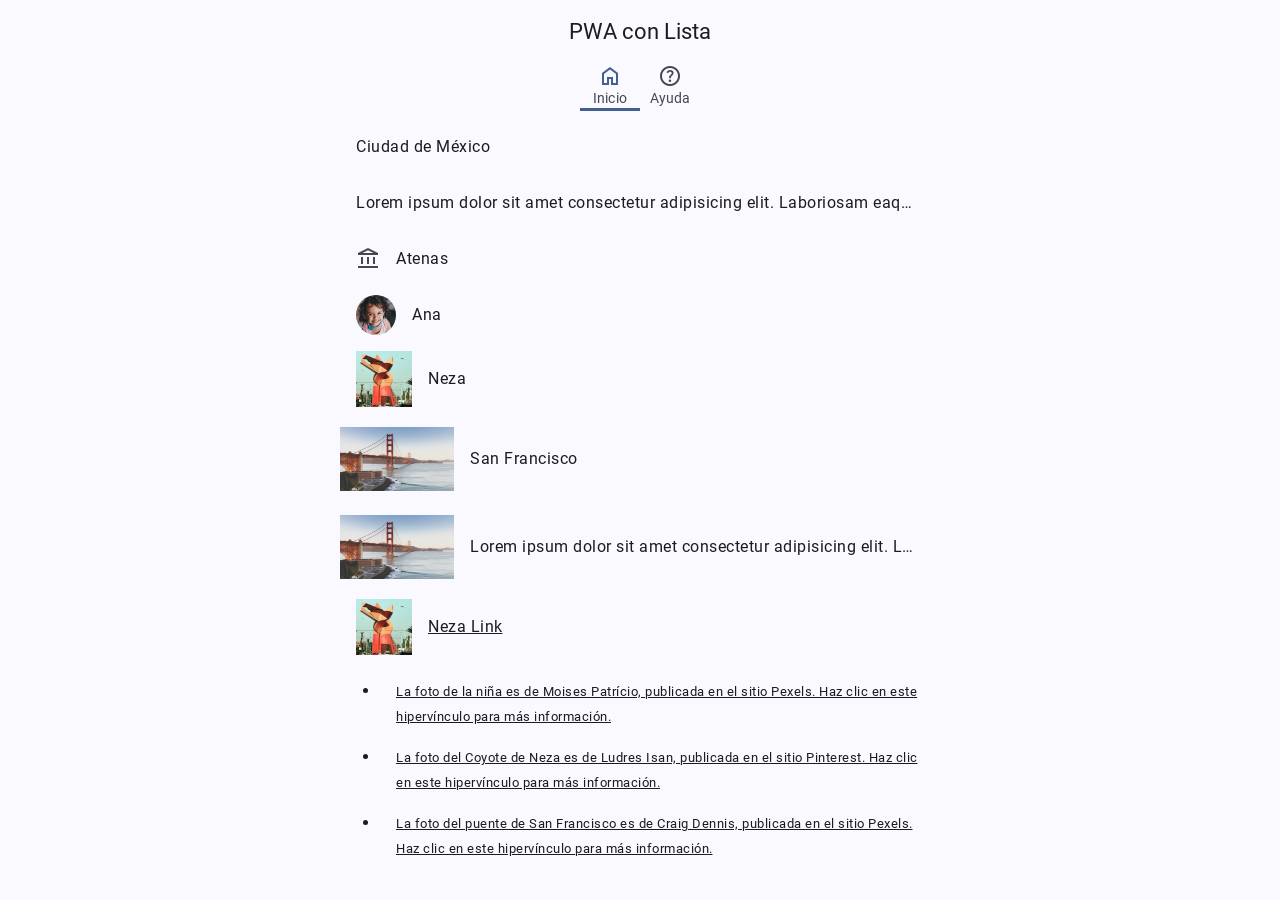
==== commit 67e9a427: "Nueva version 1.06" ====
--- a/index.html
+++ b/index.html
@@ -1,129 +1,166 @@
 <!DOCTYPE html>
-<html lang="es">
+<html lang="es" class="light dark">
+
 <head>
-  <meta charset="UTF-8">
-  <title>Ganttásticos </title>
-  <meta name="viewport" content="width=device-width, initial-scale=1.0">
-  <meta name="theme-color" content="#020617">
 
-  <link rel="icon" href="img/LOGO.png">
-  <link rel="manifest" href="site.webmanifest">
-  <link rel="stylesheet" href="css/estilos.css">
+ <meta charset="UTF-8">
+
+ <title>PWA con Lista</title>
+
+ <!-- Resumen para los motores de búsqueda. -->
+ <meta name="description" content="Ejemplo de PWA con Material Design">
+
+ <script type="module" src="js/lib/registraServiceWorker.js"></script>
+
+ <meta name="viewport" content="width=device-width">
+
+ <!-- Color de la barra de navegación de Chrome en dispositivos móviles. -->
+ <meta name="theme-color" content="#fffbfe">
+
+ <!-- Ícono para la página web, que normalmente se pone en la raíz del sitio.
+  Puede ser diferente para cada página. -->
+ <link rel="icon" sizes="32x32" href="favicon.ico">
+
+ <!-- Configuración de la PWA para Chrome, Edge y Safari.
+  Debe ponerse en todas las páginas. -->
+ <link rel="manifest" href="site.webmanifest">
+
+ <!-- Permite a los navegadores, que como Safari no soportan el estándar
+  completo de custom elementsm, lo cumplan totalmente. Debe ponerse en todas
+  las páginas. -->
+ <script src="ungap/custom-elements.js"></script>
+
+ <script type="module" src="js/lib/custom/md-app-bar.js"></script>
+ <script type="module" src="js/nav-tab-fixed.js"></script>
+
+ <link rel="stylesheet" href="css/estilos.css">
+ <link rel="stylesheet" href="css/transicion_pestanas.css">
+ <link rel="stylesheet" href="css/md-tab.css">
+ <link rel="stylesheet" href="css/material-symbols-outlined.css">
+ <link rel="stylesheet" href="css/md-list.css">
+
 </head>
+
 <body>
 
-  <!-- NAVBAR -->
-  <header class="navbar">
-    <div class="nav-left">
-      <img src="img/LOGO.png" alt="Logo del equipo" class="nav-logo">
-      <span class="nav-title">GANTTÁSTICOS</span>
-    </div>
+ <md-app-bar class="centered" adicional="tab">
 
-    <nav class="nav-right">
-      <ul class="nav-menu">
-        <li><a href="#hero">Inicio</a></li>
-        <li><a href="#equipo">Equipo</a></li>
-        <li><a href="#proyectos">Proyectos</a></li>
-        <li><a href="#habilidades">Habilidades</a></li>
-        <li><a href="#contacto">Contacto</a></li>
-      </ul>
-<div class="nav-search">
-  <input type="text" id="buscar-info" name="buscar-info" placeholder="Buscar...">
-  <button type="button">🔍</button>
-</div>
+  <h1>PWA con Lista</h1>
 
-      <div class="hamburger" id="hamburger">
-        <span></span>
-        <span></span>
-        <span></span>
-      </div>
-    </nav>
-  </header>
+ </md-app-bar>
 
-  <!-- HERO -->
-  <section class="hero" id="hero">
-    <div class="hero-content">
-      <p>Equipo de Desarrollo · PWA</p>
-      <a href="#equipo" class="btn-primary">Conoce al Equipo</a>
-    </div>
-    <img src="img/oficina.png" alt="Hero Image" class="hero-img">
-  </section>
+ <nav-tab-fixed id="tab"></nav-tab-fixed>
 
-  <!-- EQUIPO -->
-  <main class="equipo" id="equipo">
-    <h2>Integrantes del Equipo</h2>
+ <section>
 
-    <section class="grid">
-      <div class="integrante">
-        <div class="foto"><img src="img/Vanne.png" alt="Vanessa"></div>
-        <div class="datos"><h3>Ramirez Gonzalez Vanessa</h3><span>Matrícula: 251271012</span></div>
-      </div>
-      <div class="integrante">
-        <div class="foto"><img src="img/HECTOR.png" alt="Hector"></div>
-        <div class="datos"><h3>Cordova Martinez Hector</h3><span>Matrícula: 251271035</span></div>
-      </div>
-      <div class="integrante">
-        <div class="foto"><img src="img/BALTA.png" alt="Uriel"></div>
-        <div class="datos"><h3>Baltazar Hernández Uriel</h3><span>Matrícula: 251271036</span></div>
-      </div>
-      <div class="integrante">
-        <div class="foto"><img src="img/ROBER.png" alt="Roberto"></div>
-        <div class="datos"><h3>Pozos Fragoso Roberto</h3><span>Matrícula: 251271011</span></div>
-      </div>
-      <div class="integrante">
-        <div class="foto"><img src="img/MENDIETA.png" alt="Jesus"></div>
-        <div class="datos"><h3>Salazar Mendieta Jesus Angel</h3><span>Matrícula: 251271014</span></div>
-      </div>
-      <div class="integrante">
-        <div class="foto"><img src="img/ITATI.png" alt="Itati"></div>
-        <div class="datos"><h3>Morales Loza Amairani Itati</h3><span>Matrícula: 251271008</span></div>
-      </div>
-    </section>
-  </main>
+  <ul class="md-list">
 
-  <!-- PROYECTOS -->
-  <section class="proyectos" id="proyectos">
-    <h2>Proyectos Destacados</h2>
-    <div class="grid-proyectos">
-      <div class="proyecto-card">
-        <img src="img/sync.png" alt="Proyecto 1">
-        <h3>MEDISYNC</h3>
-        <p>Aplicación web para el manejo de consultas medicas con IA integrada.</p>
-      </div>
-      <div class="proyecto-card">
-        <img src="img/gyn.png" alt="Proyecto 2">
-        <h3>EXCALIBUR GYM</h3>
-        <p>Aplicacion web de un gimnasio que ofrece servicios y productos.</p>
-      </div>
-      <div class="proyecto-card">
-        <img src="img/PSICO.png" alt="Proyecto 3">
-        <h3>MINDSPHERE</h3>
-        <p>Aplicación web de psiclogos para consultas.</p>
-      </div>
-    </div>
-  </section>
+   <li class="md-one-line">
+    <span class="headline">
+     Ciudad de México
+    </span>
+   </li>
 
-  <!-- HABILIDADES -->
-  <section class="habilidades" id="habilidades">
-    <h2>Nuestras Habilidades</h2>
-    <div class="grid-habilidades">
-      <div class="habilidad"><img src="img/web.png" alt="Desarrollo"><h3>Desarrollo Web</h3></div>
-      <div class="habilidad"><img src="img/pwa.png" alt="PWA"><h3>PWA & Apps</h3></div>
-      <div class="habilidad"><img src="img/iu.png" alt="UI/UX"><h3>Diseño UI/UX</h3></div>
-      <div class="habilidad"><img src="img/analisis.png" alt="Analítica"><h3>Analítica de Datos</h3></div>
-    </div>
-  </section>
+   <li class="md-one-line">
+    <span class="headline">
+     Lorem ipsum dolor sit amet consectetur adipisicing elit.
+     Laboriosam eaque unde voluptates tempore ad suscipit libero, saepe neque
+     illo amet, eos ea similique quia, maiores tenetur modi nobis expedita
+     alias!
+    </span>
+   </li>
 
-  <!-- FOOTER -->
-  <footer class="footer" id="contacto">
-    <div class="footer-grid">
-      <div><h3>Ganttásticos</h3><p>© 2026 · Equipo de Desarrollo PWA</p></div>
-      <div><h3>Contacto</h3><p>Email: gantasticosdos@gmail.com</p><p>Tel: +52 55 1234 5678</p></div>
-      <div><h3>Síguenos</h3><p>Facebook | Instagram | TikTok</p></div>
-    </div>
+   <li class="md-one-line icon">
+    <span class="material-symbols-outlined">account_balance</span>
+    <span class="headline">
+     Atenas
+    </span>
+   </li>
+
+   <li class="md-one-line avatar">
+    <img alt="Avatar de Ana" src="img/pexels-moises-patrício-10961948.jpg">
+    <span class="headline">
+     Ana
+    </span>
+   </li>
+
+   <li class="md-one-line image">
+    <img alt="Coyote de Neza" src="img/Escultura_de_coyote.jpeg">
+    <span class="headline">
+     Neza
+    </span>
+   </li>
+
+   <li class="md-one-line video">
+    <img alt="Ciudad de San Francisco"
+      src="img/pexels-craig-dennis-3701822.jpg">
+    <span class="headline">
+     San Francisco
+    </span>
+   </li>
+
+   <li class="md-one-line video">
+    <img alt="Ciudad de San Francisco"
+      src="img/pexels-craig-dennis-3701822.jpg">
+    <span class="headline">
+     Lorem ipsum dolor sit amet consectetur adipisicing elit.
+     Laboriosam eaque unde voluptates tempore ad suscipit libero, saepe neque
+     illo amet, eos ea similique quia, maiores tenetur modi nobis expedita
+    </span>
+   </li>
+
+   <li>
+    <a class="md-one-line image" target="_blank" rel="noopener noreferrer"
+      href="https://culturacolectiva.com/historia/ciudad-neza-su-historia-en-fotografias/">
+     <img alt="Coyote de Neza" src="img/Escultura_de_coyote.jpeg">
+     <span class="headline">
+      Neza Link
+     </span>
+    </a>
+   </li>
+
+  </ul>
+
+  <footer>
+   <ul>
+    <li>
+     <p>
+      <small>
+       <a target="_blank" rel="noopener noreferrer"
+         href="https://www.pexels.com/es-es/foto/nina-mono-cara-sonriente-10961948/">
+        La foto de la niña es de Moises Patrício, publicada en el sitio Pexels.
+        Haz clic en este hipervínculo para más información.
+       </a>
+      </small>
+     </p>
+    </li>
+    <li>
+     <p>
+      <small>
+       <a target="_blank" rel="noopener noreferrer"
+         href="https://www.pinterest.com.mx/ludresi/">
+        La foto del Coyote de Neza es de Ludres Isan, publicada en el sitio
+        Pinterest. Haz clic en este hipervínculo para más información.
+       </a>
+      </small>
+     </p>
+    </li>
+    <li>
+     <p>
+      <small>
+       <a target="_blank" rel="noopener noreferrer"
+         href="https://www.pexels.com/es-es/foto/puente-golden-gate-san-francisco-california-3701822/">
+        La foto del puente de San Francisco es de Craig Dennis, publicada en el
+        sitio Pexels. Haz clic en este hipervínculo para más información.
+       </a>
+      </small>
+     </p>
+    </li>
+   </ul>
   </footer>
 
-  <!-- JS externo -->
-  <script src="js/lib/registraServiceWorker.js"></script>
+ </section>
+
 </body>
-</html>
+
+</html>
--- a/css/estilos.css
+++ b/css/estilos.css
@@ -1,399 +1,143 @@
-/* RESET */
-* {
-  margin: 0;
-  padding: 0;
-  box-sizing: border-box;
-  font-family: 'Segoe UI', sans-serif;
+/* Definiciones para Material Design 3  */
+@import url(baseline.css);
+/* Fonts utilizados */
+@import url(roboto.css);
+
+html {
+ /* Indica los temas del sistema operativo que son soportados. */
+ color-scheme: light dark;
+ --tabWidth: 3.75rem;
+ --anchoNav: 22.5rem;
 }
 
-/* BODY */
-body {
-  background: radial-gradient(circle at top, #020617, #000);
-  color: #e5e7eb;
-  scroll-behavior: smooth;
+body>section,
+form>section {
+ max-width: 600px;
+ margin-left: auto;
+ margin-right: auto;
 }
 
-/* NAVBAR */
-.navbar {
-  display: flex;
-  justify-content: space-between;
-  align-items: center;
-  position: sticky;
-  top: 0;
-  z-index: 100;
-  background: rgba(2, 6, 23, 0.95);
-  backdrop-filter: blur(10px);
-  padding: 0.5rem 1.5rem;
-  border-bottom: 1px solid #1e293b;
+/* Quita un borde rojo que coloca Firefox. */
+:-moz-ui-invalid {
+ box-shadow: none;
 }
 
-.nav-left {
-  display: flex;
-  align-items: center;
-  gap: 0.6rem;
+body {
+ margin: 0;
+ font-family: var(--md-sys-typescale-body-large-font);
+ font-weight: var(--md-sys-typescale-body-large-weight);
+ font-size: var(--md-sys-typescale-body-large-size);
+ font-style: var(--md-sys-typescale-body-large-font-style);
+ letter-spacing: var(--md-sys-typescale-body-large-tracking);
+ line-height: var(--md-sys-typescale-body-large-line-height);
+ text-transform: var(--md-sys-typescale-body-large-text-transform);
+ text-decoration: var(--md-sys-typescale-body-large-text-decoration);
+ color: var(--md-sys-color-on-background);
+ background-color: var(--md-sys-color-background);
+ /* Las siguientes líneas Evita los cambios de apariencia al cargar estilos y
+ + custom elements, que son conocidos como Flash Of Unstyled Content (fouc). */
+ opacity: 0;
+ animation-name: fouc;
+ animation-fill-mode: forwards;
+ animation-duration: 1.5s;
 }
 
-.nav-logo {
-  width: 40px;
-  height: 40px;
-  object-fit: contain;
-  filter: drop-shadow(0 0 8px #38bdf8);
+@keyframes fouc {
+ to {
+  opacity: 1;
+ }
 }
 
-.nav-title {
-  font-size: 1.2rem;
-  letter-spacing: 2px;
-  color: #38bdf8;
-  font-weight: bold;
+html {
+ --Font: -apple-system, BlinkMacSystemFont, roboto, sans-serif;
+ --colIntIos: white;
+ --colIntIosOnBk: #2acc2a;
+ --colIntIosOnBkFc: #1bbb1b;
+ --colIntIosOffBk: #dbdbdb;
+ --colIntIosOffBkFc: #BDBDBD;
+ /* Plain typeface */
+ --md-ref-typeface-plain: var(--Font);
+ /* Brand typeface */
+ --md-ref-typeface-brand: var(--Font);
+ --md-sys-typescale-label-large-weight-prominent:
+  var(--md-ref-typeface-weight-bold);
+ --md-box_shadow_level4:
+  0 var(--md-sys-elevation-level4) var(--md-sys-elevation-level4) var(--md-sys-color-shadow);
+ --md-box_shadow_level3:
+  0 var(--md-sys-elevation-level3) var(--md-sys-elevation-level3) var(--md-sys-color-shadow);
+ --md-box_shadow_level2:
+  0 var(--md-sys-elevation-level2) var(--md-sys-elevation-level2) var(--md-sys-color-shadow);
+ --md-box_shadow_level1:
+  0 var(--md-sys-elevation-level1) var(--md-sys-elevation-level1) var(--md-sys-color-shadow);
+ --md-box_shadow_level0: none;
+ --iconSize: 1.5rem;
+ --avatarSize: 2.5rem;
+ --imageSize: 3.5rem;
+ --videoWidth: 7.125rem;
+ --videoHeight: 4rem;
+ --scroll-headline-duracion: 2s;
+ --md-sys-state-focus-indicator-outer-offset: 0.125rem;
+ --md-sys-state-focus-indicator-thickness: 0.1875rem;
+ /* Pressed state layer opacity */
+ --state-pressed-transparency-percentage: 84%;
+ /* Focus state layer opacity */
+ --state-focus-transparency-percentage: 88%;
+ /* Hover state layer opacity */
+ --state-hover-transparency-percentage: 92%;
 }
 
-.nav-right {
-  display: flex;
-  align-items: center;
-  gap: 1rem;
+p {
+ margin: 1rem;
 }
 
-.nav-menu {
-  display: flex;
-  list-style: none;
-  gap: 1.2rem;
+a {
+ color: var(--md-sys-color-on-background);
 }
 
-.nav-menu li a {
-  text-decoration: none;
-  color: #e5e7eb;
-  font-weight: 500;
-  transition: color 0.2s;
+@media (prefers-color-scheme: light) {
+ html {
+  --md-riple-color: #00000020;
+ }
 }
 
-.nav-menu li a:hover {
-  color: #38bdf8;
+@media (prefers-color-scheme: dark) {
+ html {
+  --md-riple-color: #ffffff40;
+ }
 }
 
-.nav-search {
-  display: flex;
-  align-items: center;
-  gap: 0.4rem;
+@keyframes md-ripple {
+
+ from {
+  background-size: 100%;
+ }
+
+ to {
+  background-size: 15000%;
+ }
+
 }
 
-.nav-search input {
-  padding: 0.3rem 0.6rem;
-  border-radius: 4px;
-  border: none;
-  outline: none;
+@keyframes salePorLaIzquierda {
+ to {
+  translate: -100vw 0;
+ }
 }
 
-.nav-search button {
-  background: #38bdf8;
-  border: none;
-  color: #020617;
-  padding: 0.3rem 0.5rem;
-  border-radius: 4px;
-  cursor: pointer;
+@keyframes entraPorLaDerecha {
+ from {
+  translate: 100vw 0;
+ }
 }
 
-.hamburger {
-  display: none;
-  flex-direction: column;
-  gap: 4px;
-  cursor: pointer;
+@keyframes aparece {
+ from {
+  opacity: 0;
+ }
 }
 
-.hamburger span {
-  width: 25px;
-  height: 3px;
-  background: #e5e7eb;
-  border-radius: 2px;
-}
-
-.nav-menu.show {
-  display: flex;
-  flex-direction: column;
-  position: absolute;
-  top: 60px;
-  right: 1.5rem;
-  background: rgba(2, 6, 23, 0.95);
-  padding: 1rem;
-  border-radius: 8px;
-  box-shadow: 0 0 15px rgba(56,189,248,0.5);
-  gap: 1rem;
-}
-
-/* HERO */
-.hero {
-  display: flex;
-  flex-wrap: wrap;
-  justify-content: center;
-  align-items: center;
-  text-align: center;
-  padding: 4rem 1rem 3rem;
-  gap: 2rem;
-}
-
-.hero h1 {
-  font-size: 3.5rem;
-  letter-spacing: 4px;
-  color: #38bdf8;
-}
-
-.hero p {
-  color: #94a3b8;
-  margin-top: 0.5rem;
-  font-size: 1.2rem;
-}
-
-.hero-img {
-  width: 400px;
-  max-width: 100%;
-  border-radius: 20px;
-  box-shadow: 0 0 30px rgba(56,189,248,0.3);
-}
-
-.btn-primary {
-  display: inline-block;
-  margin-top: 1rem;
-  padding: 0.6rem 1.2rem;
-  background: #38bdf8;
-  color: #020617;
-  border-radius: 6px;
-  text-decoration: none;
-  font-weight: bold;
-  transition: background 0.3s;
-}
-
-.btn-primary:hover {
-  background: #0ea5e9;
-}
-
-/* EQUIPO */
-.equipo {
-  max-width: 1200px;
-  margin: auto;
-  padding: 3rem 2rem;
-}
-
-.equipo h2 {
-  text-align: center;
-  font-size: 2.4rem;
-  margin-bottom: 3rem;
-  color: #facc15;
-}
-
-/* GRID */
-.grid {
-  display: grid;
-  grid-template-columns: repeat(3, 1fr);
-  gap: 2.5rem;
-}
-
-.integrante {
-  display: flex;
-  flex-direction: column;
-  align-items: center;
-  transition: transform 0.3s ease;
-}
-
-.integrante:hover {
-  transform: translateY(-8px);
-}
-
-.foto {
-  width: 150px;
-  height: 150px;
-  border-radius: 50%;
-  overflow: hidden;
-  box-shadow: 0 0 25px rgba(56,189,248,0.5);
-}
-
-.foto img {
-  width: 100%;
-  height: 100%;
-  object-fit: cover;
-}
-
-.datos {
-  width: 100%;
-  margin-top: 1rem;
-  padding: 0.8rem;
-  background: #020617;
-  border-radius: 16px;
-  text-align: center;
-  box-shadow: 0 0 15px rgba(56,189,248,0.25);
-}
-
-.datos h3 {
-  font-size: 1.2rem;
-  margin-bottom: 0.3rem;
-}
-
-.datos span {
-  font-size: 0.9rem;
-  color: #94a3b8;
-}
-
-/* PROYECTOS */
-.proyectos {
-  padding: 4rem 2rem;
-  background: rgba(2,6,23,0.8);
-}
-
-.proyectos h2 {
-  text-align: center;
-  font-size: 2.4rem;
-  margin-bottom: 2rem;
-  color: #facc15;
-}
-
-.grid-proyectos {
-  display: grid;
-  grid-template-columns: repeat(3, 1fr);
-  gap: 2rem;
-}
-
-.proyecto-card {
-  background: #020617;
-  border-radius: 16px;
-  overflow: hidden;
-  box-shadow: 0 0 25px rgba(56,189,248,0.25);
-  transition: transform 0.3s ease, box-shadow 0.3s ease;
-  text-align: center;
-  padding: 1rem;
-}
-
-.proyecto-card img {
-  width: 100%;
-  height: 150px;
-  object-fit: cover;
-  border-radius: 12px;
-}
-
-.proyecto-card:hover {
-  transform: translateY(-8px);
-  box-shadow: 0 0 35px rgba(56,189,248,0.5);
-}
-
-.proyecto-card h3 {
-  margin: 0.5rem 0;
-  color: #38bdf8;
-}
-
-.proyecto-card p {
-  color: #94a3b8;
-  font-size: 0.9rem;
-}
-
-/* HABILIDADES */
-.habilidades {
-  padding: 4rem 2rem;
-}
-
-.habilidades h2 {
-  text-align: center;
-  font-size: 2.4rem;
-  margin-bottom: 2rem;
-  color: #facc15;
-}
-
-.grid-habilidades {
-  display: grid;
-  grid-template-columns: repeat(4, 1fr);
-  gap: 2rem;
-  justify-items: center;
-  text-align: center;
-}
-
-.habilidad img {
-  width: 80px;
-  height: 80px;
-  margin-bottom: 1rem;
-  filter: drop-shadow(0 0 10px #38bdf8);
-  transition: transform 0.3s ease;
-}
-
-.habilidad:hover img {
-  transform: scale(1.1);
-}
-
-.habilidad h3 {
-  color: #38bdf8;
-}
-
-/* FOOTER */
-.footer {
-  background: #020617;
-  padding: 3rem 2rem;
-  color: #64748b;
-}
-
-.footer-grid {
-  display: grid;
-  grid-template-columns: repeat(3, 1fr);
-  gap: 2rem;
-  text-align: center;
-}
-
-.footer-grid h3 {
-  color: #38bdf8;
-}
-
-.footer-grid p {
-  margin-top: 0.5rem;
-}
-
-/* RESPONSIVE */
-@media (max-width: 900px) {
-  .grid, .grid-proyectos {
-    grid-template-columns: repeat(2, 1fr);
-  }
-
-  .grid-habilidades {
-    grid-template-columns: repeat(2, 1fr);
-  }
-}
-
-@media (max-width: 600px) {
-  .grid, .grid-proyectos, .grid-habilidades {
-    grid-template-columns: 1fr;
-  }
-
-  .hero {
-    flex-direction: column;
-  }
-
-  .hero h1 {
-    font-size: 2.3rem;
-  }
-
-  .foto {
-    width: 120px;
-    height: 120px;
-  }
-}
-
-@media (max-width: 768px) {
-  .nav-menu,
-  .nav-search {
-    display: none;
-  }
-
-  .hamburger {
-    display: flex;
-  }
-  @media(max-width:768px){
-  .nav-menu,.nav-search{display:none;}
-  .hamburger{display:flex;}
-}
-.nav-menu.show{
-  display:flex;
-  flex-direction:column;
-  position:absolute;
-  top:60px;
-  right:1.5rem;
-  background:rgba(2,6,23,0.95);
-  padding:1rem;
-  border-radius:8px;
-  box-shadow:0 0 15px rgba(56,189,248,0.5);
-  gap:1rem;
-}
-
-}
+@keyframes desvanece {
+ to {
+  opacity: 0;
+ }
+}
--- a/css/transicion_pestanas.css
+++ b/css/transicion_pestanas.css
@@ -0,0 +1,36 @@
+@view-transition {
+ navigation: auto;
+}
+
+#headline {
+ view-transition-name: encabezado;
+}
+
+main {
+ view-transition-name: contenido;
+}
+
+::view-transition-group(encabezado) {
+ animation-duration: var(--md-sys-motion-duration-1000);
+}
+
+::view-transition-group(contenido) {
+ animation-duration: var(--md-sys-motion-duration-1000);
+}
+
+html::view-transition-old(encabezado) {
+ animation-name: salePorLaIzquierda;
+}
+
+html::view-transition-new(encabezado) {
+ animation-name: entraPorLaDerecha;
+}
+
+html::view-transition-old(contenido) {
+ animation-name: salePorLaIzquierda;
+}
+
+html::view-transition-new(contenido) {
+ animation-duration: var(--md-sys-motion-duration-700);
+ animation-name: entraPorLaDerecha;
+}
--- a/css/md-tab.css
+++ b/css/md-tab.css
@@ -0,0 +1,142 @@
+.md-tab {
+ display: flex;
+ background-color: transparent;
+ align-items: stretch;
+ flex-wrap: nowrap;
+ overflow-x: auto;
+ position: sticky;
+ z-index: 1;
+}
+
+.md-tab.fixed {
+ justify-content: center;
+}
+
+.md-tab.scrollable {
+ padding-left: 2rem;
+ gap: 1rem;
+}
+
+.md-tab.scroll {
+ background-color: var(--md-sys-color-surface-container-low);
+}
+
+.md-tab a {
+ position: relative;
+ display: flex;
+ flex-direction: column;
+ justify-content: start;
+ align-items: center;
+ color: var(--md-sys-color-on-surface-variant);
+ font-family: var(--md-sys-typescale-title-small-font);
+ font-weight: var(--md-sys-typescale-title-small-weight);
+ font-size: var(--md-sys-typescale-title-small-size);
+ font-style: var(--md-sys-typescale-title-small-font-style);
+ letter-spacing: var(--md-sys-typescale-title-small-tracking);
+ line-height: var(--md-sys-typescale-title-small-line-height);
+ text-transform: var(--md-sys-typescale-title-small-text-transform);
+ text-decoration: var(--md-sys-typescale-title-small-text-decoration);
+ text-align: center;
+ box-sizing: border-box;
+ border-bottom: 0.1875rem solid var(--md-sys-color-surface);
+}
+
+.md-tab.fixed a {
+ flex: 0 0 var(--tabWidth);
+}
+
+.md-tab.scrollable a {
+ flex: 0 0 auto;
+}
+
+.md-tab a.active {
+ border-bottom-color: var(--md-sys-color-primary);
+}
+
+/* state layer */
+.md-tab a::after {
+ content: "";
+ position: absolute;
+ z-index: -1;
+ top: 0;
+ right: 0;
+ left: 0;
+ bottom: 0;
+ background-color: transparent;
+}
+
+.md-tab span {
+ font-size: var(--iconSize);
+ height: var(--iconSize);
+ width: var(--iconSize);
+ color: var(--md-sys-color-on-surface-variant);
+}
+
+.md-tab .active span {
+ color: var(--md-sys-color-primary);
+}
+
+.md-tab a:hover {
+ color: var(--md-sys-color-on-surface);
+}
+
+/* state layer */
+.md-tab a:hover::after {
+ background-color: var(--md-sys-color-on-surface);
+ opacity: var(--md-sys-state-hover-state-layer-opacity);
+}
+
+.md-tab a.active:hover {
+ color: var(--md-sys-color-primary);
+}
+
+/* state layer */
+.md-tab a.active:hover::after {
+ background-color: var(--md-sys-color-primary);
+ opacity: var(--md-sys-state-hover-state-layer-opacity);
+}
+
+.md-tab a:hover span {
+ color: var(--md-sys-color-on-surface);
+}
+
+.md-tab a.active:hover span {
+ color: var(--md-sys-color-primary);
+}
+
+.md-tab a:focus {
+ outline: none;
+}
+
+/* state layer */
+.md-tab a:focus::after {
+ background-color: var(--md-sys-color-on-surface);
+ opacity: var(--md-sys-state-focus-state-layer-opacity);
+}
+
+/* state layer */
+.md-tab a.active:focus::after {
+ background-color: var(--md-sys-color-primary);
+ opacity: var(--md-sys-state-hover-state-layer-opacity);
+}
+
+.md-tab a:active {
+ background-position: center;
+ background-image:
+   radial-gradient(circle, var(--md-riple-color) 1%, transparent 1%);
+ background-size: 100%;
+ animation-name: md-ripple;
+ animation-duration: var(--md-sys-motion-duration-500);
+}
+
+/* state layer */
+.md-tab a:active::after {
+ background-color: var(--md-sys-color-on-surface);
+ opacity: var(--md-sys-state-pressed-state-layer-opacity);
+}
+
+/* state layer */
+.md-tab a.active:active::after {
+ background-color: var(--md-sys-color-primary);
+ opacity: var(--md-sys-state-pressed-state-layer-opacity);
+}
--- a/css/material-symbols-outlined.css
+++ b/css/material-symbols-outlined.css
@@ -0,0 +1,24 @@
+@font-face {
+ font-family: 'Material Symbols Outlined';
+ font-style: normal;
+ src:
+  url(../fonts/MaterialSymbolsOutlined[FILL\,GRAD\,opsz\,wght].woff2) format('woff2'),
+  url(../fonts/MaterialSymbolsOutlined[FILL\,GRAD\,opsz\,wght].ttf) format('truetype');
+}
+
+.material-symbols-outlined {
+ font-family: 'Material Symbols Outlined';
+ font-weight: normal;
+ font-style: normal;
+ font-size: 1.5rem;
+ width: 1.5rem;
+ height: 1.5rem;
+ /* Preferred icon size */
+ display: inline-block;
+ line-height: 1;
+ text-transform: none;
+ letter-spacing: normal;
+ word-wrap: normal;
+ white-space: nowrap;
+ direction: ltr;
+}
--- a/css/md-list.css
+++ b/css/md-list.css
@@ -0,0 +1,344 @@
+.md-list {
+ margin: 0.5rem 0;
+ padding: 0;
+ list-style-type: none;
+}
+
+.md-list .md-one-line,
+.md-list .md-two-line,
+.md-list .md-three-line {
+ position: relative;
+ display: flex;
+ box-sizing: border-box;
+}
+
+/* container */
+.md-list .md-one-line::before,
+.md-list .md-two-line::before,
+.md-list .md-three-line::before {
+ content: "";
+ position: absolute;
+ z-index: -2;
+ top: 0;
+ right: 0;
+ left: 0;
+ bottom: 0;
+ background-color: var(--md-sys-color-surface);
+}
+
+/* state layer */
+.md-list .md-one-line::after,
+.md-list .md-two-line::after,
+.md-list .md-three-line::after {
+ content: "";
+ position: absolute;
+ z-index: -1;
+ top: 0;
+ right: 0;
+ left: 0;
+ bottom: 0;
+ background-color: transparent;
+}
+
+.md-list .md-one-line {
+ align-items: center;
+ gap: 1rem;
+ min-height: 3.5rem;
+ padding: 0.5rem 1.5rem 0.5rem 1rem;
+}
+
+.md-list .md-one-line.video,
+.md-list .md-two-line.video {
+ padding: 0.75rem 1.5rem 0.75rem 0;
+}
+
+.md-list .md-two-line,
+.md-list .md-three-line {
+ flex-flow: column;
+}
+
+.md-list .md-two-line {
+ justify-content: center;
+ min-height: 4.5rem;
+ padding: 0.5rem 1.5rem 0.5rem 1rem;
+}
+
+.md-list .md-two-line.icon,
+.md-list .md-two-line.avatar,
+.md-list .md-two-line.image,
+.md-list .md-two-line.video,
+.md-list .md-three-line.icon,
+.md-list .md-three-line.avatar,
+.md-list .md-three-line.image,
+.md-list .md-three-line.video {
+ display: grid;
+ column-gap: 1rem;
+ row-gap: 0;
+ grid-template-areas:
+  "img headline"
+  "img supporting";
+}
+
+.md-list .md-two-line.icon,
+.md-list .md-two-line.avatar,
+.md-list .md-two-line.image,
+.md-list .md-two-line.video {
+ align-content: center;
+ grid-template-rows: 1fr 1fr;
+}
+
+.md-list .md-two-line.icon,
+.md-list .md-three-line.icon {
+ grid-template-columns: var(--iconSize) 1fr;
+}
+
+.md-list .md-two-line.avatar,
+.md-list .md-three-line.avatar {
+ grid-template-columns: var(--avatarSize) 1fr;
+}
+
+.md-list .md-two-line.image,
+.md-list .md-three-line.image {
+ grid-template-columns: var(--imageSize) 1fr;
+}
+
+.md-list .md-two-line.video,
+.md-list .md-three-line.video {
+ grid-template-columns: var(--videoWidth) 1fr;
+}
+
+.md-list .md-three-line {
+ align-content: flex-start;
+ min-height: 5.5rem;
+ padding: 0.75rem 1.5rem 0.75rem 1rem;
+}
+
+.md-list .md-three-line.video {
+ padding: 0.75rem 1.5rem 0.75rem 0;
+}
+
+.md-list .md-three-line.icon,
+.md-list .md-three-line.avatar,
+.md-list .md-three-line.image,
+.md-list .md-three-line.video {
+ align-content: start;
+ grid-template-rows: var(--md-sys-typescale-label-large-line-height) 1fr;
+}
+
+/* state layer */
+.md-list .md-one-line:hover::after,
+.md-list .md-two-line:hover::after,
+.md-list .md-three-line:hover::after {
+ background-color: var(--md-sys-color-on-surface);
+ opacity: var(--md-sys-state-hover-state-layer-opacity);
+}
+
+/* state layer */
+.md-list a.md-one-line:focus::after,
+.md-list a.md-two-line:focus::after,
+.md-list a.md-three-line:focus::after,
+.md-list a.md-one-line:focus-visible::after,
+.md-list a.md-two-line:focus-visible::after,
+.md-list a.md-three-line:focus-visible::after {
+ background-color: var(--md-sys-color-on-surface);
+ opacity: var(--md-sys-state-focus-state-layer-opacity);
+}
+
+.md-list a:focus,
+.md-list a:focus-visible {
+ outline: none;
+}
+
+.md-list a:active {
+ background-position: center;
+ background-image:
+  radial-gradient(circle, var(--md-riple-color) 1%, transparent 1%);
+ background-size: 100%;
+ animation-name: md-ripple;
+ animation-duration: var(--md-sys-motion-duration-500);
+ box-shadow: var(--md-box_shadow_level0) !important;
+}
+
+/* state layer */
+.md-list a.md-one-line:active::after,
+.md-list a.md-two-line:active::after,
+.md-list a.md-three-line:active::after {
+ background-color: var(--md-sys-color-on-surface);
+ opacity: var(--md-sys-state-pressed-state-layer-opacity);
+}
+
+.md-list a.md-two-line,
+.md-list a.md-three-line {
+ text-decoration: none;
+}
+
+.md-list a.md-two-line .headline,
+.md-list a.md-three-line .headline {
+ text-decoration: underline;
+}
+
+.md-list .headline {
+ grid-area: headline;
+ display: block;
+ box-sizing: border-box;
+ color: var(--md-sys-color-on-surface);
+ font-family: var(--md-sys-typescale-body-large-font);
+ font-weight: var(--md-sys-typescale-body-large-weight);
+ font-size: var(--md-sys-typescale-body-large-size);
+ font-style: var(--md-sys-typescale-body-large-font-style);
+ letter-spacing: var(--md-sys-typescale-body-large-tracking);
+ line-height: var(--md-sys-typescale-body-large-line-height);
+ text-transform: var(--md-sys-typescale-body-large-text-transform);
+ text-decoration: var(--md-sys-typescale-body-large-text-decoration);
+ max-height: var(--md-sys-typescale-body-large-line-height);
+ white-space: nowrap;
+ text-overflow: ellipsis;
+ overflow: hidden;
+}
+
+.md-list .md-two-line.icon .headline,
+.md-list .md-two-line.avatar .headline,
+.md-list .md-two-line.image .headline,
+.md-list .md-two-line.video .headline,
+.md-list .md-three-line.icon .headline,
+.md-list .md-three-line.avatar .headline,
+.md-list .md-three-line.image .headline,
+.md-list .md-three-line.video .headline {
+ align-self: end;
+}
+
+.md-list .supporting {
+ grid-area: supporting;
+ display: -webkit-box;
+ -webkit-box-orient: vertical;
+ overflow: hidden;
+ box-sizing: border-box;
+ align-self: start;
+ font-family: var(--md-sys-typescale-body-medium-font);
+ font-weight: var(--md-sys-typescale-body-medium-weight);
+ font-size: var(--md-sys-typescale-body-medium-size);
+ font-style: var(--md-sys-typescale-body-medium-font-style);
+ letter-spacing: var(--md-sys-typescale-body-medium-tracking);
+ line-height: var(--md-sys-typescale-body-medium-line-height);
+ text-transform: var(--md-sys-typescale-body-medium-text-transform);
+ text-decoration: var(--md-sys-typescale-body-medium-text-decoration);
+}
+
+.md-list .md-two-line .supporting {
+ max-height: var(--md-sys-typescale-body-medium-line-height);
+ line-clamp: 1;
+ -webkit-line-clamp: 1;
+}
+
+.md-list .md-three-line .supporting {
+ max-height: calc(2 * var(--md-sys-typescale-body-medium-line-height));
+ line-clamp: 2;
+ -webkit-line-clamp: 2;
+}
+
+.md-list .avatar img,
+.md-list .avatar label,
+.md-list .avatar .material-symbols-outlined:first-child {
+ flex-shrink: 0;
+ background-color: var(--md-sys-color-primary-container);
+ color: var(--md-sys-color-on-primary-container);
+ border-radius: 50%;
+ width: var(--avatarSize);
+ height: var(--avatarSize);
+}
+
+.md-list .avatar label {
+ display: inline-block;
+ font-family: var(--md-sys-typescale-title-medium-font);
+ font-weight: var(--md-sys-typescale-title-medium-weight);
+ font-size: var(--md-sys-typescale-title-medium-size);
+ font-style: var(--md-sys-typescale-title-medium-font-style);
+ letter-spacing: var(--md-sys-typescale-title-medium-tracking);
+ line-height: var(--md-sys-typescale-title-medium-line-height);
+ text-transform: var(--md-sys-typescale-title-medium-text-transform);
+ text-decoration: var(--md-sys-typescale-title-medium-text-decoration);
+ overflow: hidden;
+}
+
+.md-list .avatar .material-symbols-outlined:first-child {
+ font-size: var(--avatarSize);
+}
+
+.md-list .avatar.md-two-line img,
+.md-list .avatar.md-two-line label,
+.md-list .avatar.md-two-line .material-symbols-outlined:first-child {
+ grid-area: img;
+ align-self: center;
+}
+
+.md-list .avatar.md-three-line img,
+.md-list .avatar.md-three-line label,
+.md-list .avatar.md-three-line .material-symbols-outlined:first-child {
+ grid-area: img;
+ align-self: start;
+}
+
+.md-list .icon img,
+.md-list .icon .material-symbols-outlined:first-child {
+ flex-shrink: 0;
+ color: var(--md-sys-color-on-surface-variant);
+ width: var(--iconSize);
+ height: var(--iconSize);
+}
+
+.md-list .icon .material-symbols-outlined:first-child {
+ font-size: var(--iconSize);
+}
+
+.md-list .icon.md-two-line img,
+.md-list .icon.md-two-line .material-symbols-outlined:first-child {
+ grid-area: img;
+ align-self: center;
+}
+
+.md-list .icon.md-three-line img,
+.md-list .icon.md-three-line .material-symbols-outlined:first-child {
+ grid-area: img;
+ align-self: start;
+}
+
+.md-list .video img {
+ flex-shrink: 0;
+ color: var(--md-sys-color-on-surface-variant);
+ width: var(--videoWidth);
+ height: var(--videoHeight);
+}
+
+.md-list .video.md-two-line img {
+ grid-area: img;
+ align-self: center;
+}
+
+.md-list .video.md-three-line img {
+ grid-area: img;
+ align-self: start;
+}
+
+.md-list .image img,
+.md-list .image .material-symbols-outlined:first-child {
+ flex-shrink: 0;
+ color: var(--md-sys-color-on-surface-variant);
+ width: var(--imageSize);
+ height: var(--imageSize);
+}
+
+.md-list .image .material-symbols-outlined:first-child {
+ font-size: var(--imageSize);
+}
+
+.md-list .image.md-two-line img,
+.md-list .image.md-two-line .material-symbols-outlined:first-child {
+ grid-area: img;
+ align-self: center;
+}
+
+.md-list .image.md-three-line img,
+.md-list .image.md-three-line .material-symbols-outlined:first-child {
+ grid-area: img;
+ align-self: start;
+}
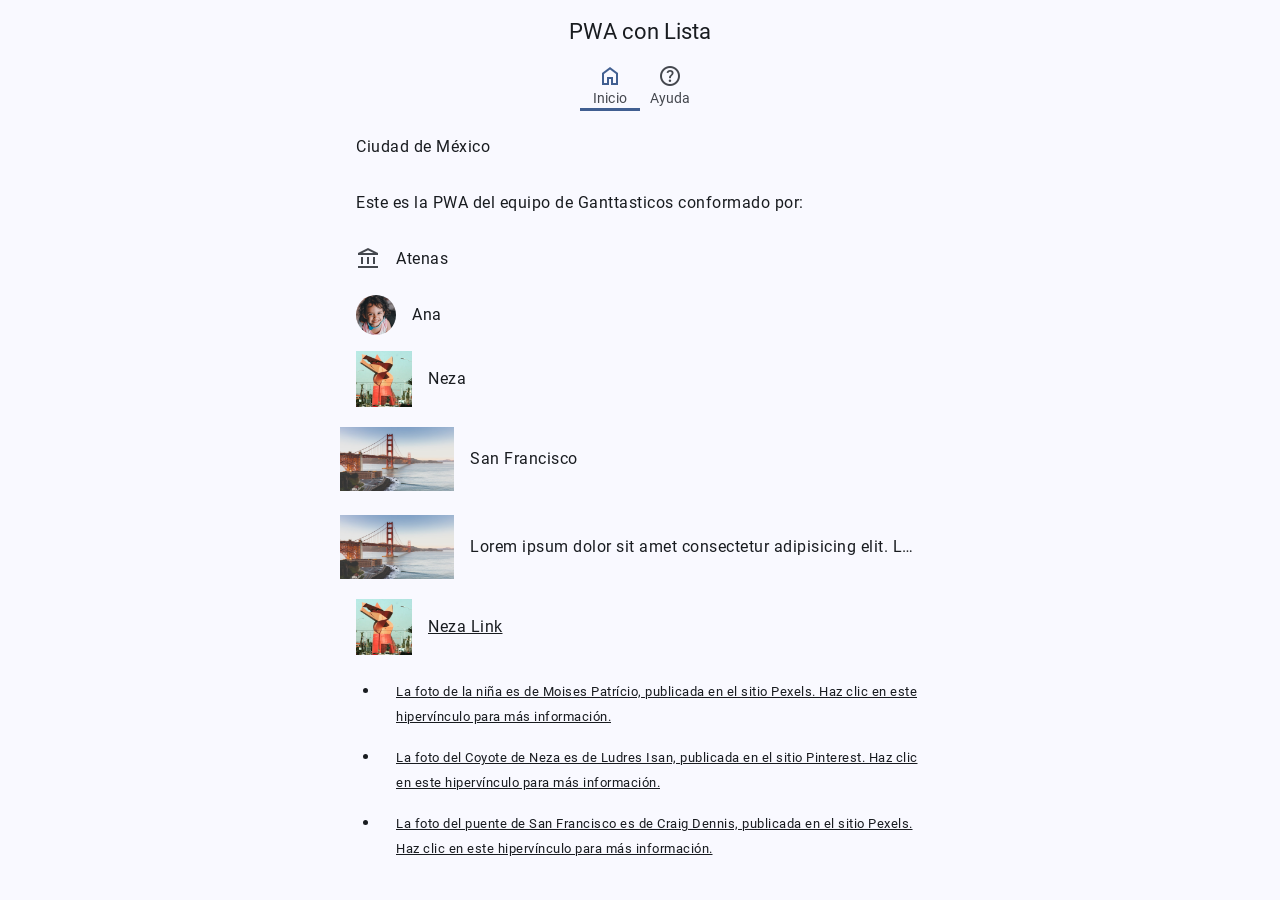
==== commit 45f4b941: "Nueva version 1.09" ====
--- a/index.html
+++ b/index.html
@@ -63,11 +63,11 @@
 
    <li class="md-one-line">
     <span class="headline">
-     Lorem ipsum dolor sit amet consectetur adipisicing elit.
-     Laboriosam eaque unde voluptates tempore ad suscipit libero, saepe neque
-     illo amet, eos ea similique quia, maiores tenetur modi nobis expedita
-     alias!
-    </span>
+     Este es la PWA del equipo de Ganttasticos conformado por:
+    <ol>
+      <li>Pozos Fragoso Roberto</li>
+      <li>Salazar Mendieta Jesus Angel</li>
+    </ol></span>
    </li>
 
    <li class="md-one-line icon">
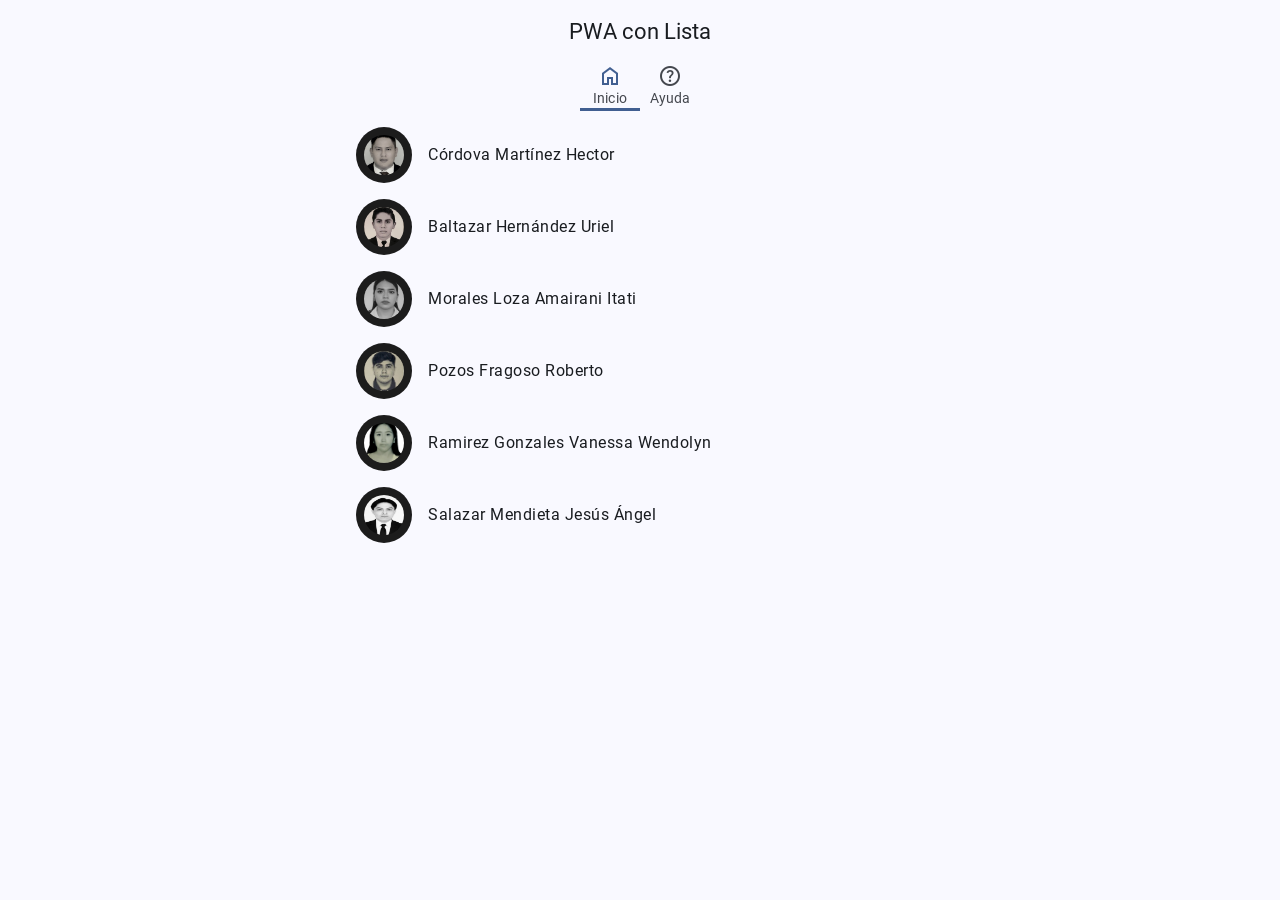
==== commit dc384d5e: "Nueva Version 1.16 Diseño Nuevo PWA" ====
--- a/index.html
+++ b/index.html
@@ -7,27 +7,26 @@
 
  <title>PWA con Lista</title>
 
- <!-- Resumen para los motores de búsqueda. -->
  <meta name="description" content="Ejemplo de PWA con Material Design">
 
  <script type="module" src="js/lib/registraServiceWorker.js"></script>
 
  <meta name="viewport" content="width=device-width">
 
- <!-- Color de la barra de navegación de Chrome en dispositivos móviles. -->
+ <!-- Soporte iOS PWA -->
+ <meta name="apple-mobile-web-app-capable" content="yes">
+ <meta name="apple-mobile-web-app-status-bar-style" content="default">
+ <meta name="apple-mobile-web-app-title" content="Ganttasticos">
+
+ <link rel="apple-touch-icon" href="img/icono2048.png">
+
  <meta name="theme-color" content="#fffbfe">
+ <meta name="viewport" content="width=device-width, initial-scale=1, viewport-fit=cover">
 
- <!-- Ícono para la página web, que normalmente se pone en la raíz del sitio.
-  Puede ser diferente para cada página. -->
  <link rel="icon" sizes="32x32" href="favicon.ico">
 
- <!-- Configuración de la PWA para Chrome, Edge y Safari.
-  Debe ponerse en todas las páginas. -->
  <link rel="manifest" href="site.webmanifest">
 
- <!-- Permite a los navegadores, que como Safari no soportan el estándar
-  completo de custom elementsm, lo cumplan totalmente. Debe ponerse en todas
-  las páginas. -->
  <script src="ungap/custom-elements.js"></script>
 
  <script type="module" src="js/lib/custom/md-app-bar.js"></script>
@@ -44,9 +43,7 @@
 <body>
 
  <md-app-bar class="centered" adicional="tab">
-
   <h1>PWA con Lista</h1>
-
  </md-app-bar>
 
  <nav-tab-fixed id="tab"></nav-tab-fixed>
@@ -55,112 +52,64 @@
 
   <ul class="md-list">
 
-   <li class="md-one-line">
-    <span class="headline">
-     Ciudad de México
-    </span>
-   </li>
+ <li class="md-one-line avatar">
+  <div class="avatar-box">
+   <img alt="Hector" src="img/HECTOR.png">
+  </div>
+  <span class="headline">
+   Córdova Martínez Hector
+  </span>
+ </li>
 
-   <li class="md-one-line">
-    <span class="headline">
-     Este es la PWA del equipo de Ganttasticos conformado por:
-    <ol>
-      <li>Pozos Fragoso Roberto</li>
-      <li>Salazar Mendieta Jesus Angel</li>
-    </ol></span>
-   </li>
+ <li class="md-one-line avatar">
+  <div class="avatar-box">
+   <img alt="Uriel" src="img/BALTA.png">
+  </div>
+  <span class="headline">
+   Baltazar Hernández Uriel
+  </span>
+ </li>
 
-   <li class="md-one-line icon">
-    <span class="material-symbols-outlined">account_balance</span>
-    <span class="headline">
-     Atenas
-    </span>
-   </li>
+ <li class="md-one-line avatar">
+  <div class="avatar-box">
+   <img alt="Amairani" src="img/ITATI.png">
+  </div>
+  <span class="headline">
+   Morales Loza Amairani Itati
+  </span>
+ </li>
 
-   <li class="md-one-line avatar">
-    <img alt="Avatar de Ana" src="img/pexels-moises-patrício-10961948.jpg">
-    <span class="headline">
-     Ana
-    </span>
-   </li>
+ <li class="md-one-line avatar">
+  <div class="avatar-box">
+   <img alt="Roberto" src="img/ROBER.png">
+  </div>
+  <span class="headline">
+   Pozos Fragoso Roberto
+  </span>
+ </li>
 
-   <li class="md-one-line image">
-    <img alt="Coyote de Neza" src="img/Escultura_de_coyote.jpeg">
-    <span class="headline">
-     Neza
-    </span>
-   </li>
+ <li class="md-one-line avatar">
+  <div class="avatar-box">
+   <img alt="Vanessa" src="img/Vanne.png">
+  </div>
+  <span class="headline">
+   Ramirez Gonzales Vanessa Wendolyn
+  </span>
+ </li>
 
-   <li class="md-one-line video">
-    <img alt="Ciudad de San Francisco"
-      src="img/pexels-craig-dennis-3701822.jpg">
-    <span class="headline">
-     San Francisco
-    </span>
-   </li>
+ <li class="md-one-line avatar">
+  <div class="avatar-box">
+   <img alt="Jesús Ángel" src="img/MENDIETA.png">
+  </div>
+  <span class="headline">
+   Salazar Mendieta Jesús Ángel
+  </span>
+ </li>
 
-   <li class="md-one-line video">
-    <img alt="Ciudad de San Francisco"
-      src="img/pexels-craig-dennis-3701822.jpg">
-    <span class="headline">
-     Lorem ipsum dolor sit amet consectetur adipisicing elit.
-     Laboriosam eaque unde voluptates tempore ad suscipit libero, saepe neque
-     illo amet, eos ea similique quia, maiores tenetur modi nobis expedita
-    </span>
-   </li>
-
-   <li>
-    <a class="md-one-line image" target="_blank" rel="noopener noreferrer"
-      href="https://culturacolectiva.com/historia/ciudad-neza-su-historia-en-fotografias/">
-     <img alt="Coyote de Neza" src="img/Escultura_de_coyote.jpeg">
-     <span class="headline">
-      Neza Link
-     </span>
-    </a>
-   </li>
-
-  </ul>
-
-  <footer>
-   <ul>
-    <li>
-     <p>
-      <small>
-       <a target="_blank" rel="noopener noreferrer"
-         href="https://www.pexels.com/es-es/foto/nina-mono-cara-sonriente-10961948/">
-        La foto de la niña es de Moises Patrício, publicada en el sitio Pexels.
-        Haz clic en este hipervínculo para más información.
-       </a>
-      </small>
-     </p>
-    </li>
-    <li>
-     <p>
-      <small>
-       <a target="_blank" rel="noopener noreferrer"
-         href="https://www.pinterest.com.mx/ludresi/">
-        La foto del Coyote de Neza es de Ludres Isan, publicada en el sitio
-        Pinterest. Haz clic en este hipervínculo para más información.
-       </a>
-      </small>
-     </p>
-    </li>
-    <li>
-     <p>
-      <small>
-       <a target="_blank" rel="noopener noreferrer"
-         href="https://www.pexels.com/es-es/foto/puente-golden-gate-san-francisco-california-3701822/">
-        La foto del puente de San Francisco es de Craig Dennis, publicada en el
-        sitio Pexels. Haz clic en este hipervínculo para más información.
-       </a>
-      </small>
-     </p>
-    </li>
-   </ul>
-  </footer>
+</ul>
 
  </section>
 
 </body>
 
-</html>+</html>
--- a/css/estilos.css
+++ b/css/estilos.css
@@ -94,6 +94,37 @@
  color: var(--md-sys-color-on-background);
 }
 
+.md-one-line.avatar{
+    display:flex;
+    align-items:center;
+    gap:14px;
+}
+
+.avatar-box{
+    width:56px;
+    height:56px;
+    border-radius:50%;
+    overflow:hidden;
+    flex-shrink:0;
+    display:flex;
+    align-items:center;
+    justify-content:center;
+    background:#1c1c1c;
+}
+.md-one-line .headline{
+    display:flex;
+    align-items:center;
+}
+
+.avatar-box img{
+    width:100%;
+    height:100%;
+    object-fit:cover;   /* 🔥 ESTA ES LA CLAVE */
+    object-position:center;
+    display:block;
+}
+
+
 @media (prefers-color-scheme: light) {
  html {
   --md-riple-color: #00000020;
